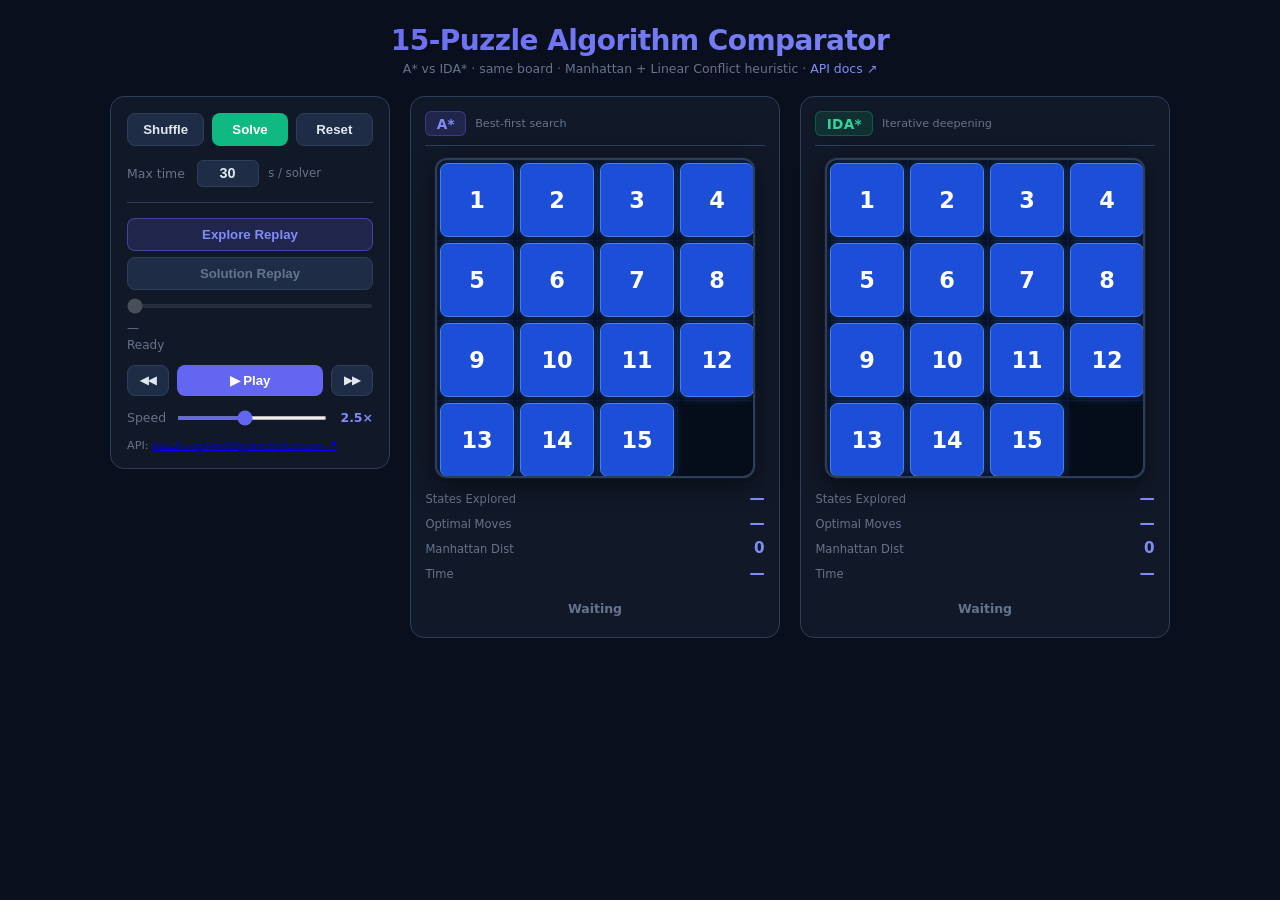
==== index.html @ d6448e6f "a11y: use label element for max-time input" ====
<!DOCTYPE html>
<html lang="en">
<head>
  <meta charset="UTF-8">
  <meta name="viewport" content="width=device-width, initial-scale=1.0">
  <title>15-Puzzle Algorithm Comparator</title>
  <link rel="stylesheet" href="style.css">
</head>
<body>
  <div class="app">

    <header>
      <h1>15-Puzzle Algorithm Comparator</h1>
      <p class="subtitle">
        A* vs IDA* &middot; same board &middot; Manhattan + Linear Conflict heuristic
        &middot; <a href="https://puzzle-api-m99y.onrender.com/docs" target="_blank" rel="noopener">API docs ↗</a>
      </p>
    </header>

    <div class="body-layout">

      <!-- ── Shared controls ──────────────────────────────────────────────── -->
      <aside class="controls" aria-label="コントロールパネル">

        <div class="btn-row action-row">
          <button id="btn-shuffle" class="btn secondary-btn">Shuffle</button>
          <button id="btn-solve"   class="btn accent-btn">Solve</button>
          <button id="btn-reset"   class="btn secondary-btn">Reset</button>
        </div>

        <div class="max-time-row">
          <label for="max-time-input" class="max-time-label">Max time</label>
          <input id="max-time-input" type="number" min="1" max="300" value="30" step="1">
          <span class="max-time-unit">s / solver</span>
        </div>

        <div class="controls-divider"></div>

        <!-- Replay mode toggle -->
        <div class="mode-row btn-row">
          <button id="btn-mode-explore"  class="btn mode-btn active-mode">Explore Replay</button>
          <button id="btn-mode-solution" class="btn mode-btn">Solution Replay</button>
        </div>

        <input id="seek-slider" type="range" min="0" max="0" value="0" disabled>

        <div class="step-row">
          <span id="step-counter">&#8212;</span>
          <span id="global-status" class="status">Ready</span>
        </div>

        <div class="btn-row playback-row">
          <button id="btn-prev"  class="btn icon-btn"    aria-label="1ステップ戻る">&#9664;&#9664;</button>
          <button id="btn-play"  class="btn primary-btn">&#9654; Play</button>
          <button id="btn-next"  class="btn icon-btn"    aria-label="1ステップ進む">&#9654;&#9654;</button>
        </div>

        <div class="speed-row">
          <span class="speed-label-text">Speed</span>
          <input id="speed-slider" type="range" min="1" max="10" value="5">
          <span id="speed-display" class="speed-val">2.5&times;</span>
        </div>

        <!-- Network / API error strip -->
        <div id="global-error" class="global-error hidden" role="alert">
          <span id="global-error-msg"></span>
          <button id="global-error-close" class="global-error-close" aria-label="Dismiss">&#215;</button>
        </div>

        <p class="api-note">
          API: <a href="https://puzzle-api-m99y.onrender.com/docs" target="_blank" rel="noopener">puzzle-api-m99y.onrender.com ↗</a>
        </p>

      </aside>

      <!-- ── Dual panels ──────────────────────────────────────────────────── -->
      <div class="panels">

        <!-- A* panel -->
        <section class="panel">
          <div class="panel-header">
            <span class="algo-badge astar-badge">A*</span>
            <span class="algo-desc">Best-first search</span>
          </div>
          <div class="grid" id="grid-astar">
            <div id="loading-astar" class="loading-overlay hidden" aria-live="polite">
              <div class="spinner" aria-hidden="true"></div>
              <span>Solving&hellip;</span>
            </div>
          </div>
          <div class="panel-stats">
            <div class="stat"><span class="stat-name">States Explored</span><span id="astar-explored"  class="stat-val">&#8212;</span></div>
            <div class="stat"><span class="stat-name">Optimal Moves</span>  <span id="astar-moves"     class="stat-val">&#8212;</span></div>
            <div class="stat"><span class="stat-name">Manhattan Dist</span> <span id="astar-h"         class="stat-val">0</span></div>
            <div class="stat"><span class="stat-name">Time</span>           <span id="astar-time"      class="stat-val">&#8212;</span></div>
          </div>
          <div id="astar-status" class="panel-status waiting">Waiting</div>
        </section>

        <!-- IDA* panel -->
        <section class="panel">
          <div class="panel-header">
            <span class="algo-badge idastar-badge">IDA*</span>
            <span class="algo-desc">Iterative deepening</span>
          </div>
          <div class="grid" id="grid-idastar">
            <div id="loading-idastar" class="loading-overlay hidden" aria-live="polite">
              <div class="spinner" aria-hidden="true"></div>
              <span>Solving&hellip;</span>
            </div>
          </div>
          <div class="panel-stats">
            <div class="stat"><span class="stat-name">States Explored</span><span id="idastar-explored" class="stat-val">&#8212;</span></div>
            <div class="stat"><span class="stat-name">Optimal Moves</span>  <span id="idastar-moves"    class="stat-val">&#8212;</span></div>
            <div class="stat"><span class="stat-name">Manhattan Dist</span> <span id="idastar-h"        class="stat-val">0</span></div>
            <div class="stat"><span class="stat-name">Time</span>           <span id="idastar-time"     class="stat-val">&#8212;</span></div>
          </div>
          <div id="idastar-status" class="panel-status waiting">Waiting</div>
        </section>

      </div><!-- /.panels -->

    </div><!-- /.body-layout -->

  </div>
  <script src="main.js"></script>
</body>
</html>
---- style.css ----
/* ── Design tokens ────────────────────────────────────────────────────────────
   Based on puzzle-visualizer-02's Dark Glass palette.
   Grid shrunk to 320 px (CELL 80 px) so two panels fit side-by-side at ≤780 px.
   Added per-algorithm badge colours: indigo for A*, emerald for IDA*.
   ──────────────────────────────────────────────────────────────────────────── */
:root {
  --bg:             #0a0f1e;
  --surface:        #111827;
  --surface2:       #1e2d45;
  --border:         #2d3f58;
  --accent:         #6366f1;
  --accent-hi:      #818cf8;
  --astar-color:    #818cf8;   /* indigo  — A*   */
  --idastar-color:  #34d399;   /* emerald — IDA* */
  --correct:        #1d4ed8;
  --correct-hi:     #3b82f6;
  --success:        #10b981;
  --danger:         rgba(239, 68, 68, 0.55);
  --danger-bg:      rgba(127, 29, 29, 0.38);
  --danger-text:    #fca5a5;
  --text:           #e2e8f0;
  --text-muted:     #64748b;
  --tile-bg:        #1e3a5f;
  --tile-border:    #2d5280;
  --cell:           80px;      /* 4 × 80 = 320 px */
  --tile:           74px;
  --grid-size:      320px;
}

.hidden { display: none !important; }
*, *::before, *::after { box-sizing: border-box; margin: 0; padding: 0; }

body {
  background: var(--bg);
  color: var(--text);
  font-family: 'Segoe UI', system-ui, -apple-system, sans-serif;
  min-height: 100vh;
  display: flex;
  align-items: flex-start;
  justify-content: center;
  padding: 1.5rem 1rem;
}

/* ── App shell ────────────────────────────────────────────────────────────── */
.app {
  width: 100%;
  max-width: 1060px;
  display: flex;
  flex-direction: column;
  gap: 1.25rem;
}

/* ── Body layout (controls left, panels right) ────────────────────────────── */
.body-layout {
  display: flex;
  gap: 1.25rem;
  align-items: flex-start;
}

header { text-align: center; }

h1 {
  font-size: 1.75rem;
  font-weight: 800;
  letter-spacing: -0.02em;
  background: linear-gradient(135deg, var(--accent), var(--accent-hi));
  -webkit-background-clip: text;
  -webkit-text-fill-color: transparent;
  background-clip: text;
}

.subtitle { color: var(--text-muted); font-size: 0.78rem; margin-top: 0.25rem; }
.subtitle a { color: var(--accent-hi); text-decoration: none; }
.subtitle a:hover { text-decoration: underline; }

/* ── Dual-panel layout ────────────────────────────────────────────────────── */
.panels {
  display: grid;
  grid-template-columns: 1fr 1fr;
  gap: 1.25rem;
  flex: 1;
  min-width: 0;
}

.panel {
  background: var(--surface);
  border: 1px solid var(--border);
  border-radius: 14px;
  padding: 0.9rem 0.9rem 0.8rem;
  display: flex;
  flex-direction: column;
  align-items: center;
  gap: 0.7rem;
}

/* ── Panel header ─────────────────────────────────────────────────────────── */
.panel-header {
  display: flex;
  align-items: center;
  gap: 0.55rem;
  width: 100%;
  padding-bottom: 0.6rem;
  border-bottom: 1px solid var(--border);
}

.algo-badge {
  font-weight: 800;
  font-size: 0.85rem;
  letter-spacing: 0.02em;
  padding: 0.2rem 0.65rem;
  border-radius: 6px;
}

.astar-badge {
  background: rgba(99, 102, 241, 0.18);
  color: var(--astar-color);
  border: 1px solid rgba(99, 102, 241, 0.35);
}

.idastar-badge {
  background: rgba(16, 185, 129, 0.15);
  color: var(--idastar-color);
  border: 1px solid rgba(16, 185, 129, 0.3);
}

.algo-desc { font-size: 0.7rem; color: var(--text-muted); }

/* ── Grid ────────────────────────────────────────────────────────────────── */
.grid {
  position: relative;
  width: var(--grid-size);
  height: var(--grid-size);
  flex-shrink: 0;
  border-radius: 12px;
  border: 2px solid var(--border);
  background-color: #060d1a;
  background-image:
    linear-gradient(rgba(99, 102, 241, 0.07) 1px, transparent 1px),
    linear-gradient(90deg, rgba(99, 102, 241, 0.07) 1px, transparent 1px);
  background-size: var(--cell) var(--cell);
  box-shadow:
    0 0 0 1px rgba(99, 102, 241, 0.08),
    0 8px 24px rgba(0, 0, 0, 0.45);
  overflow: hidden;
}

/* ── Tiles ────────────────────────────────────────────────────────────────── */
.tile {
  position: absolute;
  width: var(--tile);
  height: var(--tile);
  background: var(--tile-bg);
  border: 1.5px solid var(--tile-border);
  border-radius: 8px;
  display: flex;
  align-items: center;
  justify-content: center;
  font-size: 1.4rem;
  font-weight: 800;
  color: #93c5fd;
  user-select: none;
  transition:
    left 0.22s cubic-bezier(0.4, 0, 0.2, 1),
    top  0.22s cubic-bezier(0.4, 0, 0.2, 1),
    background-color 0.25s,
    border-color     0.25s,
    color            0.25s,
    box-shadow       0.25s;
  z-index: 1;
}

.tile.correct {
  background: var(--correct);
  border-color: var(--correct-hi);
  color: #fff;
  box-shadow: 0 0 12px rgba(59, 130, 246, 0.3);
}

@keyframes tile-moved {
  0%   { box-shadow: 0 0 0 0    rgba(99, 102, 241, 0); }
  30%  { box-shadow: 0 0 20px 4px rgba(99, 102, 241, 0.65); }
  100% { box-shadow: 0 0 0 0    rgba(99, 102, 241, 0); }
}
.tile.moved { animation: tile-moved 0.4s ease forwards; }

/* ── Loading overlay ─────────────────────────────────────────────────────── */
.loading-overlay {
  position: absolute;
  inset: 0;
  z-index: 20;
  background: rgba(6, 13, 26, 0.9);
  backdrop-filter: blur(5px);
  -webkit-backdrop-filter: blur(5px);
  border-radius: 10px;
  display: flex;
  flex-direction: column;
  align-items: center;
  justify-content: center;
  gap: 0.9rem;
  color: var(--text-muted);
  font-size: 0.8rem;
}

@keyframes spin { to { transform: rotate(360deg); } }
.spinner {
  width: 40px;
  height: 40px;
  border: 3px solid rgba(99, 102, 241, 0.18);
  border-top-color: var(--accent);
  border-radius: 50%;
  animation: spin 0.75s linear infinite;
}

/* ── Panel stats ─────────────────────────────────────────────────────────── */
.panel-stats {
  width: 100%;
  display: flex;
  flex-direction: column;
  gap: 0.45rem;
}

.stat { display: flex; justify-content: space-between; align-items: baseline; gap: 0.5rem; }
.stat-name { font-size: 0.72rem; color: var(--text-muted); }
.stat-val  { font-size: 0.95rem; font-weight: 700; color: var(--accent-hi); font-variant-numeric: tabular-nums; }

/* ── Panel status ────────────────────────────────────────────────────────── */
.panel-status {
  width: 100%;
  text-align: center;
  padding: 0.35rem 0.5rem;
  border-radius: 7px;
  font-size: 0.78rem;
  font-weight: 600;
  min-height: 1.9rem;
  display: flex;
  align-items: center;
  justify-content: center;
  word-break: break-word;
}

.panel-status.waiting { color: var(--text-muted); }
.panel-status.solved  { color: #34d399; background: rgba(16, 185, 129, 0.1); border: 1px solid rgba(16, 185, 129, 0.25); }
.panel-status.error         { color: var(--danger-text); background: var(--danger-bg);       border: 1px solid var(--danger);                font-size: 0.7rem; }
.panel-status.error-limit   { color: var(--danger-text); background: var(--danger-bg);       border: 1px solid var(--danger);                font-size: 0.7rem; }
.panel-status.error-timeout { color: #fb923c;             background: rgba(251,146,60,0.12); border: 1px solid rgba(251,146,60,0.45); font-size: 0.7rem; }

/* ── Controls sidebar ────────────────────────────────────────────────────── */
.controls {
  width: 280px;
  flex-shrink: 0;
  position: sticky;
  top: 1.5rem;
  background: var(--surface);
  border: 1px solid var(--border);
  border-radius: 14px;
  padding: 1rem;
  display: flex;
  flex-direction: column;
  gap: 0.85rem;
}

/* mode buttons stack vertically in the narrow sidebar */
.controls .mode-row {
  flex-direction: column;
  gap: 0.4rem;
}

.controls-divider {
  border-top: 1px solid var(--border);
  margin: 0.1rem 0;
}

/* Global error strip (connectivity failures) */
.global-error {
  display: flex;
  align-items: flex-start;
  gap: 0.5rem;
  background: var(--danger-bg);
  border: 1px solid var(--danger);
  border-radius: 8px;
  padding: 0.6rem 0.8rem;
  font-size: 0.78rem;
  color: var(--danger-text);
  line-height: 1.55;
  animation: slideDown 0.2s ease;
}
@keyframes slideDown { from { opacity: 0; transform: translateY(-4px); } }

.global-error span { flex: 1; }
.global-error-close {
  flex-shrink: 0;
  background: none; border: none; color: var(--danger-text);
  font-size: 1.1rem; cursor: pointer; opacity: 0.65; line-height: 1; padding: 0;
}
.global-error-close:hover { opacity: 1; }

/* Seek slider */
#seek-slider {
  width: 100%;
  accent-color: var(--accent);
  cursor: pointer;
  height: 4px;
}
#seek-slider:disabled { opacity: 0.3; cursor: not-allowed; }

/* Step / status row */
.step-row {
  display: flex; justify-content: space-between;
  font-size: 0.75rem; color: var(--text-muted);
}
.status { text-align: right; max-width: 70%; overflow: hidden; text-overflow: ellipsis; white-space: nowrap; }

/* In the sidebar, stack step counter and status vertically to prevent layout shifts */
.controls .step-row {
  flex-direction: column;
  gap: 0.15rem;
}
.controls .status {
  text-align: left;
  max-width: 100%;
  white-space: pre-line;
  overflow: visible;
  text-overflow: clip;
}

/* Buttons */
.btn-row { display: flex; gap: 0.5rem; }

.btn {
  padding: 0.5rem 0.85rem; border: none; border-radius: 8px;
  font-size: 0.83rem; font-weight: 600; cursor: pointer;
  transition: opacity 0.15s, transform 0.1s, filter 0.15s; white-space: nowrap;
}
.btn:active              { transform: scale(0.95); filter: brightness(0.75); }
.btn:disabled            { opacity: 0.35; cursor: not-allowed; transform: none; filter: none; }

.primary-btn   { background: var(--accent);   color: #fff; flex: 1; }
.primary-btn:hover:not(:disabled)   { filter: brightness(1.15); }

.accent-btn    { background: var(--success);  color: #fff; flex: 1; }
.accent-btn:hover:not(:disabled)    { filter: brightness(1.15); }

.secondary-btn { background: var(--surface2); color: var(--text); flex: 1; border: 1px solid var(--border); }
.secondary-btn:hover:not(:disabled) { background: #263350; }

.icon-btn      { background: var(--surface2); color: var(--text); border: 1px solid var(--border); padding: 0.5rem 0.75rem; font-size: 0.68rem; }
.icon-btn:hover:not(:disabled)      { background: #263350; }

/* Speed control */
.speed-row { display: flex; align-items: center; gap: 0.6rem; font-size: 0.78rem; color: var(--text-muted); }
.speed-label-text { min-width: 40px; }
#speed-slider { flex: 1; accent-color: var(--accent); cursor: pointer; height: 4px; }
.speed-val { min-width: 36px; text-align: right; font-weight: 700; color: var(--accent-hi); font-variant-numeric: tabular-nums; }

/* Max time input */
.max-time-row {
  display: flex;
  align-items: center;
  gap: 0.6rem;
  font-size: 0.78rem;
  color: var(--text-muted);
}

.max-time-label { min-width: 60px; }

#max-time-input {
  width: 62px;
  background: var(--surface2);
  border: 1px solid var(--border);
  border-radius: 6px;
  color: var(--text);
  font-size: 0.9rem;
  font-weight: 700;
  text-align: center;
  padding: 0.28rem 0.4rem;
  font-variant-numeric: tabular-nums;
  -moz-appearance: textfield;
}
#max-time-input::-webkit-outer-spin-button,
#max-time-input::-webkit-inner-spin-button { -webkit-appearance: none; }
#max-time-input:focus { outline: none; border-color: var(--accent); box-shadow: 0 0 0 2px rgba(99,102,241,0.25); }

.max-time-unit { font-size: 0.73rem; }

/* Mode toggle */
.mode-btn {
  background: var(--surface2);
  color: var(--text-muted);
  border: 1px solid var(--border);
  flex: 1;
}
.mode-btn:hover:not(:disabled) { background: #263350; color: var(--text); }
.mode-btn.active-mode {
  background: rgba(99, 102, 241, 0.18);
  color: var(--accent-hi);
  border-color: rgba(99, 102, 241, 0.5);
}

/* API note */
.api-note { font-size: 0.7rem; color: var(--text-muted); }
.api-note code { font-family: 'Courier New', Consolas, monospace; font-size: 0.68rem; background: var(--surface2); color: var(--accent-hi); padding: 0.1em 0.35em; border-radius: 3px; }

/* ── Reduced motion ─────────────────────────────────────────────────────── */
@media (prefers-reduced-motion: reduce) {
  .tile {
    transition: none;
  }
  .tile.moved {
    animation: none;
  }
  .spinner {
    animation: none;
    border-top-color: var(--accent);
  }
  .global-error {
    animation: none;
  }
}

/* ── Responsive ──────────────────────────────────────────────────────────── */
@media (max-width: 860px) {
  .body-layout          { flex-direction: column; }
  .controls             { width: 100%; position: static; }
  .controls .mode-row   { flex-direction: row; gap: 0.5rem; }
  .panels               { grid-template-columns: 1fr; }
  h1                    { font-size: 1.4rem; }
}
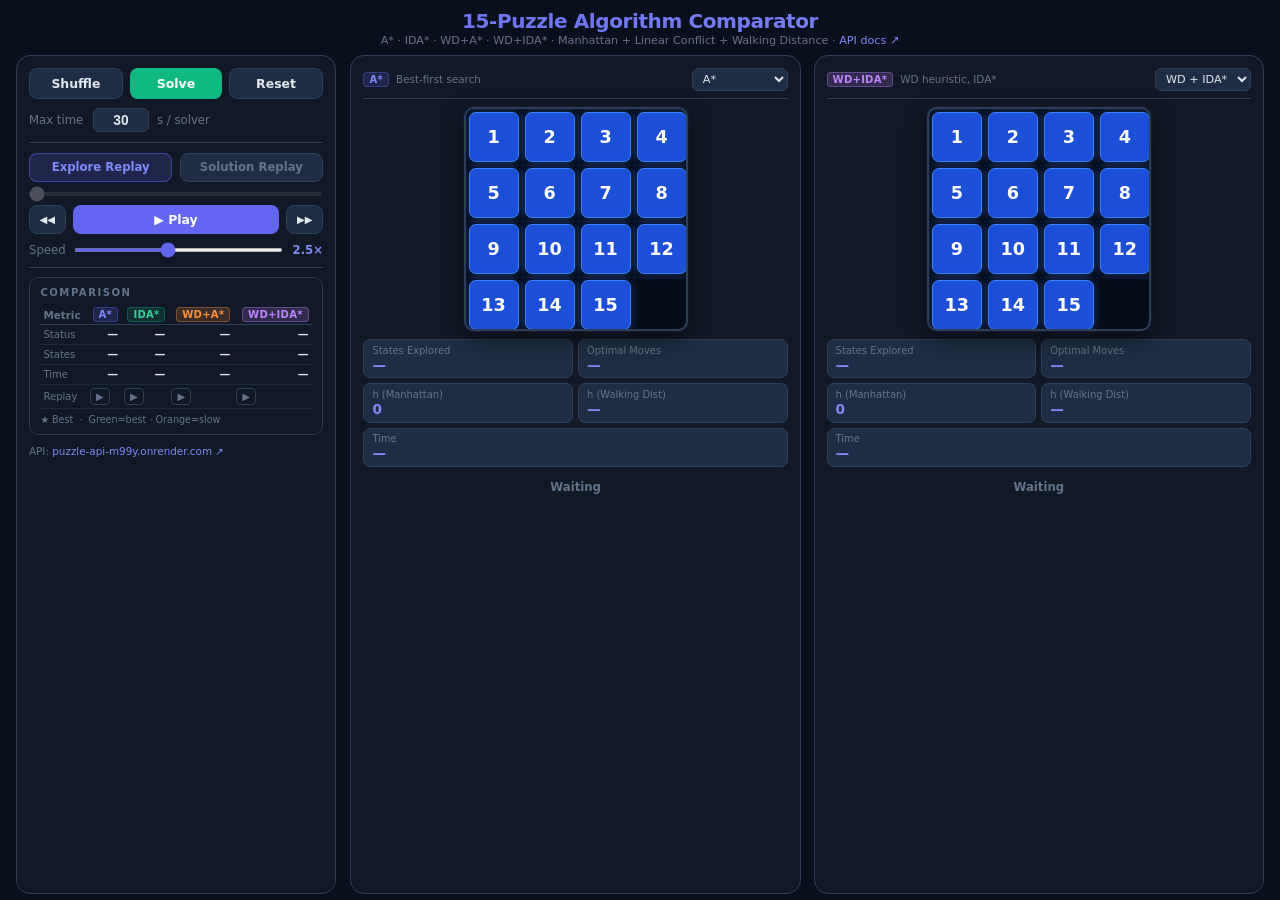
==== commit a8b8a936: "feat: 4-algorithm comparator with WD heuristic support - Add WD+A* and WD+IDA* panels with algorithm" ====
--- a/index.html
+++ b/index.html
@@ -7,122 +7,204 @@
   <link rel="stylesheet" href="style.css">
 </head>
 <body>
-  <div class="app">
-
-    <header>
-      <h1>15-Puzzle Algorithm Comparator</h1>
-      <p class="subtitle">
-        A* vs IDA* &middot; same board &middot; Manhattan + Linear Conflict heuristic
-        &middot; <a href="https://puzzle-api-m99y.onrender.com/docs" target="_blank" rel="noopener">API docs ↗</a>
-      </p>
-    </header>
-
-    <div class="body-layout">
-
-      <!-- ── Shared controls ──────────────────────────────────────────────── -->
-      <aside class="controls" aria-label="コントロールパネル">
-
-        <div class="btn-row action-row">
-          <button id="btn-shuffle" class="btn secondary-btn">Shuffle</button>
-          <button id="btn-solve"   class="btn accent-btn">Solve</button>
-          <button id="btn-reset"   class="btn secondary-btn">Reset</button>
-        </div>
-
-        <div class="max-time-row">
-          <label for="max-time-input" class="max-time-label">Max time</label>
-          <input id="max-time-input" type="number" min="1" max="300" value="30" step="1">
-          <span class="max-time-unit">s / solver</span>
-        </div>
-
-        <div class="controls-divider"></div>
-
-        <!-- Replay mode toggle -->
-        <div class="mode-row btn-row">
-          <button id="btn-mode-explore"  class="btn mode-btn active-mode">Explore Replay</button>
-          <button id="btn-mode-solution" class="btn mode-btn">Solution Replay</button>
-        </div>
-
-        <input id="seek-slider" type="range" min="0" max="0" value="0" disabled>
-
-        <div class="step-row">
-          <span id="step-counter">&#8212;</span>
-          <span id="global-status" class="status">Ready</span>
-        </div>
-
-        <div class="btn-row playback-row">
-          <button id="btn-prev"  class="btn icon-btn"    aria-label="1ステップ戻る">&#9664;&#9664;</button>
-          <button id="btn-play"  class="btn primary-btn">&#9654; Play</button>
-          <button id="btn-next"  class="btn icon-btn"    aria-label="1ステップ進む">&#9654;&#9654;</button>
-        </div>
-
-        <div class="speed-row">
-          <span class="speed-label-text">Speed</span>
-          <input id="speed-slider" type="range" min="1" max="10" value="5">
-          <span id="speed-display" class="speed-val">2.5&times;</span>
-        </div>
-
-        <!-- Network / API error strip -->
-        <div id="global-error" class="global-error hidden" role="alert">
-          <span id="global-error-msg"></span>
-          <button id="global-error-close" class="global-error-close" aria-label="Dismiss">&#215;</button>
-        </div>
-
-        <p class="api-note">
-          API: <a href="https://puzzle-api-m99y.onrender.com/docs" target="_blank" rel="noopener">puzzle-api-m99y.onrender.com ↗</a>
-        </p>
-
-      </aside>
-
-      <!-- ── Dual panels ──────────────────────────────────────────────────── -->
-      <div class="panels">
-
-        <!-- A* panel -->
-        <section class="panel">
-          <div class="panel-header">
-            <span class="algo-badge astar-badge">A*</span>
-            <span class="algo-desc">Best-first search</span>
-          </div>
-          <div class="grid" id="grid-astar">
-            <div id="loading-astar" class="loading-overlay hidden" aria-live="polite">
-              <div class="spinner" aria-hidden="true"></div>
-              <span>Solving&hellip;</span>
-            </div>
-          </div>
-          <div class="panel-stats">
-            <div class="stat"><span class="stat-name">States Explored</span><span id="astar-explored"  class="stat-val">&#8212;</span></div>
-            <div class="stat"><span class="stat-name">Optimal Moves</span>  <span id="astar-moves"     class="stat-val">&#8212;</span></div>
-            <div class="stat"><span class="stat-name">Manhattan Dist</span> <span id="astar-h"         class="stat-val">0</span></div>
-            <div class="stat"><span class="stat-name">Time</span>           <span id="astar-time"      class="stat-val">&#8212;</span></div>
-          </div>
-          <div id="astar-status" class="panel-status waiting">Waiting</div>
-        </section>
-
-        <!-- IDA* panel -->
-        <section class="panel">
-          <div class="panel-header">
-            <span class="algo-badge idastar-badge">IDA*</span>
-            <span class="algo-desc">Iterative deepening</span>
-          </div>
-          <div class="grid" id="grid-idastar">
-            <div id="loading-idastar" class="loading-overlay hidden" aria-live="polite">
-              <div class="spinner" aria-hidden="true"></div>
-              <span>Solving&hellip;</span>
-            </div>
-          </div>
-          <div class="panel-stats">
-            <div class="stat"><span class="stat-name">States Explored</span><span id="idastar-explored" class="stat-val">&#8212;</span></div>
-            <div class="stat"><span class="stat-name">Optimal Moves</span>  <span id="idastar-moves"    class="stat-val">&#8212;</span></div>
-            <div class="stat"><span class="stat-name">Manhattan Dist</span> <span id="idastar-h"        class="stat-val">0</span></div>
-            <div class="stat"><span class="stat-name">Time</span>           <span id="idastar-time"     class="stat-val">&#8212;</span></div>
-          </div>
-          <div id="idastar-status" class="panel-status waiting">Waiting</div>
-        </section>
-
-      </div><!-- /.panels -->
-
-    </div><!-- /.body-layout -->
-
+
+<header>
+  <h1>15-Puzzle Algorithm Comparator</h1>
+  <p class="subtitle">
+    A* · IDA* · WD+A* · WD+IDA* &middot; Manhattan + Linear Conflict + Walking Distance
+    &middot; <a href="https://puzzle-api-m99y.onrender.com/docs" target="_blank" rel="noopener">API docs ↗</a>
+  </p>
+</header>
+
+<div class="body-layout">
+
+  <!-- ── Controls sidebar ──────────────────────────────────────────────────── -->
+  <aside class="controls" aria-label="Control panel">
+
+    <div class="btn-row">
+      <button id="btn-shuffle" class="btn secondary-btn">Shuffle</button>
+      <button id="btn-solve"   class="btn accent-btn">Solve</button>
+      <button id="btn-reset"   class="btn secondary-btn">Reset</button>
+    </div>
+
+    <div class="max-time-row">
+      <label for="max-time-input" class="max-time-label">Max time</label>
+      <input id="max-time-input" type="number" min="1" max="300" value="30" step="1">
+      <span>s / solver</span>
+    </div>
+
+    <div class="controls-divider"></div>
+
+    <div class="btn-row">
+      <button id="btn-mode-explore"  class="btn mode-btn active-mode">Explore Replay</button>
+      <button id="btn-mode-solution" class="btn mode-btn">Solution Replay</button>
+    </div>
+
+    <input id="seek-slider" type="range" min="0" max="0" value="0" disabled>
+
+    <div class="btn-row">
+      <button id="btn-prev"  class="btn icon-btn" aria-label="Step back">&#9664;&#9664;</button>
+      <button id="btn-play"  class="btn primary-btn">&#9654; Play</button>
+      <button id="btn-next"  class="btn icon-btn" aria-label="Step forward">&#9654;&#9654;</button>
+    </div>
+
+    <div class="speed-row">
+      <span class="speed-label-text">Speed</span>
+      <input id="speed-slider" type="range" min="1" max="10" value="5">
+      <span id="speed-display" class="speed-val">2.5&times;</span>
+    </div>
+
+    <div id="global-error" class="global-error hidden" role="alert">
+      <span id="global-error-msg"></span>
+      <button id="global-error-close" class="global-error-close" aria-label="Dismiss">&#215;</button>
+    </div>
+
+    <div class="controls-divider"></div>
+
+    <!-- Comparison table -->
+    <div class="comparison-card">
+      <div class="comparison-title">Comparison</div>
+      <table>
+        <thead>
+          <tr>
+            <th>Metric</th>
+            <th><span class="algo-badge b-a">A*</span></th>
+            <th><span class="algo-badge b-ida">IDA*</span></th>
+            <th><span class="algo-badge b-wda">WD+A*</span></th>
+            <th><span class="algo-badge b-wida">WD+IDA*</span></th>
+          </tr>
+        </thead>
+        <tbody>
+          <tr>
+            <td class="metric">Status</td>
+            <td id="tbl-astar-status"     class="tbl-val">—</td>
+            <td id="tbl-idastar-status"   class="tbl-val">—</td>
+            <td id="tbl-wdastar-status"   class="tbl-val">—</td>
+            <td id="tbl-wdidastar-status" class="tbl-val">—</td>
+          </tr>
+          <tr>
+            <td class="metric">States</td>
+            <td id="tbl-astar-states"     class="tbl-val">—</td>
+            <td id="tbl-idastar-states"   class="tbl-val">—</td>
+            <td id="tbl-wdastar-states"   class="tbl-val">—</td>
+            <td id="tbl-wdidastar-states" class="tbl-val">—</td>
+          </tr>
+          <tr>
+            <td class="metric">Time</td>
+            <td id="tbl-astar-time"     class="tbl-val">—</td>
+            <td id="tbl-idastar-time"   class="tbl-val">—</td>
+            <td id="tbl-wdastar-time"   class="tbl-val">—</td>
+            <td id="tbl-wdidastar-time" class="tbl-val">—</td>
+          </tr>
+          <tr>
+            <td class="metric">Replay</td>
+            <td><button class="replay-btn" data-algo="astar">&#9654;</button></td>
+            <td><button class="replay-btn" data-algo="idastar">&#9654;</button></td>
+            <td><button class="replay-btn" data-algo="wdastar">&#9654;</button></td>
+            <td><button class="replay-btn" data-algo="wdidastar">&#9654;</button></td>
+          </tr>
+        </tbody>
+      </table>
+      <div class="tbl-note" id="tbl-note">★ Best &nbsp;·&nbsp; Green=best · Orange=slow</div>
+    </div>
+
+    <p class="api-note">
+      API: <a href="https://puzzle-api-m99y.onrender.com/docs" target="_blank" rel="noopener">puzzle-api-m99y.onrender.com ↗</a>
+    </p>
+
+  </aside>
+
+  <!-- ── Right: dual panels ─────────────────────────────────────────────────── -->
+  <div class="right-col">
+    <div class="panels-wrap">
+
+      <!-- Panel 0 -->
+      <section class="panel" id="panel-0">
+        <div class="panel-header">
+          <div class="panel-header-left">
+            <span class="algo-badge b-a" id="p0-badge">A*</span>
+            <span class="algo-desc" id="p0-desc">Best-first search</span>
+          </div>
+          <select id="p0-select">
+            <option value="astar"     selected>A*</option>
+            <option value="idastar"          >IDA*</option>
+            <option value="wdastar"          >WD + A*</option>
+            <option value="wdidastar"        >WD + IDA*</option>
+          </select>
+        </div>
+
+        <div class="grid" id="grid-0">
+          <div id="loading-0" class="loading-overlay hidden" aria-live="polite">
+            <div class="spinner" aria-hidden="true"></div>
+            <span>Solving&hellip;</span>
+          </div>
+        </div>
+
+        <div class="panel-stats">
+          <div class="stat"><div class="stat-name">States Explored</div><div class="stat-val" id="p0-explored">—</div></div>
+          <div class="stat"><div class="stat-name">Optimal Moves</div><div class="stat-val" id="p0-moves">—</div></div>
+          <div class="stat"><div class="stat-name">h (Manhattan)</div><div class="stat-val" id="p0-hmh">0</div></div>
+          <div class="stat"><div class="stat-name">h (Walking Dist)</div><div class="stat-val" id="p0-hwd">0</div></div>
+          <div class="stat stat-wide"><div class="stat-name">Time</div><div class="stat-val" id="p0-time">—</div></div>
+        </div>
+
+        <div class="h-compare" id="p0-hcompare">
+          <span class="h-label mh-label" id="p0-mhlabel">MH:0</span>
+          <div class="h-bar-wrap"><div class="h-bar h-bar-mh" id="p0-mhbar" style="width:50%"></div></div>
+          <span class="h-label wd-label" id="p0-wdlabel">WD:0</span>
+          <div class="h-bar-wrap"><div class="h-bar h-bar-wd" id="p0-wdbar" style="width:50%"></div></div>
+          <span class="h-note" id="p0-hnote"></span>
+        </div>
+
+        <div class="panel-status waiting" id="p0-status">Waiting</div>
+      </section>
+
+      <!-- Panel 1 -->
+      <section class="panel" id="panel-1">
+        <div class="panel-header">
+          <div class="panel-header-left">
+            <span class="algo-badge b-wida" id="p1-badge">WD+IDA*</span>
+            <span class="algo-desc" id="p1-desc">WD heuristic, IDA*</span>
+          </div>
+          <select id="p1-select">
+            <option value="astar"          >A*</option>
+            <option value="idastar"        >IDA*</option>
+            <option value="wdastar"        >WD + A*</option>
+            <option value="wdidastar" selected>WD + IDA*</option>
+          </select>
+        </div>
+
+        <div class="grid" id="grid-1">
+          <div id="loading-1" class="loading-overlay hidden" aria-live="polite">
+            <div class="spinner" aria-hidden="true"></div>
+            <span>Solving&hellip;</span>
+          </div>
+        </div>
+
+        <div class="panel-stats">
+          <div class="stat"><div class="stat-name">States Explored</div><div class="stat-val" id="p1-explored">—</div></div>
+          <div class="stat"><div class="stat-name">Optimal Moves</div><div class="stat-val" id="p1-moves">—</div></div>
+          <div class="stat"><div class="stat-name">h (Manhattan)</div><div class="stat-val" id="p1-hmh">0</div></div>
+          <div class="stat"><div class="stat-name">h (Walking Dist)</div><div class="stat-val" id="p1-hwd">0</div></div>
+          <div class="stat stat-wide"><div class="stat-name">Time</div><div class="stat-val" id="p1-time">—</div></div>
+        </div>
+
+        <div class="h-compare" id="p1-hcompare">
+          <span class="h-label mh-label" id="p1-mhlabel">MH:0</span>
+          <div class="h-bar-wrap"><div class="h-bar h-bar-mh" id="p1-mhbar" style="width:50%"></div></div>
+          <span class="h-label wd-label" id="p1-wdlabel">WD:0</span>
+          <div class="h-bar-wrap"><div class="h-bar h-bar-wd" id="p1-wdbar" style="width:50%"></div></div>
+          <span class="h-note" id="p1-hnote"></span>
+        </div>
+
+        <div class="panel-status waiting" id="p1-status">Waiting</div>
+      </section>
+
+    </div>
   </div>
-  <script src="main.js"></script>
+
+</div>
+
+<script src="main.js"></script>
 </body>
 </html>
--- a/style.css
+++ b/style.css
@@ -1,66 +1,49 @@
-/* ── Design tokens ────────────────────────────────────────────────────────────
-   Based on puzzle-visualizer-02's Dark Glass palette.
-   Grid shrunk to 320 px (CELL 80 px) so two panels fit side-by-side at ≤780 px.
-   Added per-algorithm badge colours: indigo for A*, emerald for IDA*.
-   ──────────────────────────────────────────────────────────────────────────── */
 :root {
-  --bg:             #0a0f1e;
-  --surface:        #111827;
-  --surface2:       #1e2d45;
-  --border:         #2d3f58;
-  --accent:         #6366f1;
-  --accent-hi:      #818cf8;
-  --astar-color:    #818cf8;   /* indigo  — A*   */
-  --idastar-color:  #34d399;   /* emerald — IDA* */
-  --correct:        #1d4ed8;
-  --correct-hi:     #3b82f6;
-  --success:        #10b981;
-  --danger:         rgba(239, 68, 68, 0.55);
-  --danger-bg:      rgba(127, 29, 29, 0.38);
-  --danger-text:    #fca5a5;
-  --text:           #e2e8f0;
-  --text-muted:     #64748b;
-  --tile-bg:        #1e3a5f;
-  --tile-border:    #2d5280;
-  --cell:           80px;      /* 4 × 80 = 320 px */
-  --tile:           74px;
-  --grid-size:      320px;
+  --bg:            #0a0f1e;
+  --surface:       #111827;
+  --surface2:      #1e2d45;
+  --border:        #2d3f58;
+  --accent:        #6366f1;
+  --accent-hi:     #818cf8;
+  --astar-color:   #818cf8;
+  --idastar-color: #34d399;
+  --wda-color:     #fb923c;
+  --wida-color:    #c084fc;
+  --correct:       #1d4ed8;
+  --correct-hi:    #3b82f6;
+  --success:       #10b981;
+  --danger:        rgba(239,68,68,0.55);
+  --danger-bg:     rgba(127,29,29,0.38);
+  --danger-text:   #fca5a5;
+  --text:          #e2e8f0;
+  --text-muted:    #64748b;
+  --tile-bg:       #1e3a5f;
+  --tile-border:   #2d5280;
+  --cell:          56px;
+  --tile:          50px;
+  --grid-size:     224px;
 }
 
 .hidden { display: none !important; }
 *, *::before, *::after { box-sizing: border-box; margin: 0; padding: 0; }
+
+html, body { height: 100%; overflow: hidden; }
 
 body {
   background: var(--bg);
   color: var(--text);
-  font-family: 'Segoe UI', system-ui, -apple-system, sans-serif;
-  min-height: 100vh;
-  display: flex;
-  align-items: flex-start;
-  justify-content: center;
-  padding: 1.5rem 1rem;
-}
-
-/* ── App shell ────────────────────────────────────────────────────────────── */
-.app {
-  width: 100%;
-  max-width: 1060px;
+  font-family: 'Segoe UI', system-ui, sans-serif;
+  height: 100vh;
   display: flex;
   flex-direction: column;
-  gap: 1.25rem;
-}
-
-/* ── Body layout (controls left, panels right) ────────────────────────────── */
-.body-layout {
-  display: flex;
-  gap: 1.25rem;
-  align-items: flex-start;
-}
-
-header { text-align: center; }
-
+  padding: 0.55rem 1rem 0.4rem;
+  gap: 0.5rem;
+}
+
+/* ── Header ─────────────────────────────────────────────────────────────── */
+header { text-align: center; flex-shrink: 0; }
 h1 {
-  font-size: 1.75rem;
+  font-size: 1.25rem;
   font-weight: 800;
   letter-spacing: -0.02em;
   background: linear-gradient(135deg, var(--accent), var(--accent-hi));
@@ -68,62 +51,191 @@
   -webkit-text-fill-color: transparent;
   background-clip: text;
 }
-
-.subtitle { color: var(--text-muted); font-size: 0.78rem; margin-top: 0.25rem; }
+.subtitle { color: var(--text-muted); font-size: 0.7rem; margin-top: 0.1rem; }
 .subtitle a { color: var(--accent-hi); text-decoration: none; }
-.subtitle a:hover { text-decoration: underline; }
-
-/* ── Dual-panel layout ────────────────────────────────────────────────────── */
-.panels {
+
+/* ── Body layout ─────────────────────────────────────────────────────────── */
+.body-layout {
+  display: flex;
+  gap: 0.9rem;
+  flex: 1;
+  min-height: 0;
+}
+
+/* ── Controls sidebar ────────────────────────────────────────────────────── */
+.controls {
+  width: 320px;
+  flex-shrink: 0;
+  background: var(--surface);
+  border: 1px solid var(--border);
+  border-radius: 14px;
+  padding: 0.75rem;
+  display: flex;
+  flex-direction: column;
+  gap: 0.6rem;
+  overflow-y: auto;
+}
+
+.controls-divider { border-top: 1px solid var(--border); }
+
+/* ── Buttons ─────────────────────────────────────────────────────────────── */
+.btn-row { display: flex; gap: 0.45rem; }
+.btn {
+  padding: 0.42rem 0.7rem;
+  border: none; border-radius: 8px;
+  font-size: 0.78rem; font-weight: 600; cursor: pointer;
+  transition: opacity .15s, filter .15s; white-space: nowrap;
+  font-family: inherit;
+}
+.btn:disabled { opacity: 0.35; cursor: not-allowed; }
+.btn:active:not(:disabled) { filter: brightness(0.78); }
+.primary-btn   { background: var(--accent);   color: #fff; flex: 1; }
+.accent-btn    { background: var(--success);  color: #fff; flex: 1; }
+.secondary-btn { background: var(--surface2); color: var(--text); flex: 1; border: 1px solid var(--border); }
+.icon-btn      { background: var(--surface2); color: var(--text); border: 1px solid var(--border); padding: 0.42rem 0.6rem; font-size: 0.63rem; }
+.mode-btn      { background: var(--surface2); color: var(--text-muted); border: 1px solid var(--border); flex: 1; font-size: 0.73rem; }
+.mode-btn.active-mode { background: rgba(99,102,241,0.18); color: var(--accent-hi); border-color: rgba(99,102,241,0.5); }
+
+/* ── Max time ────────────────────────────────────────────────────────────── */
+.max-time-row {
+  display: flex; align-items: center; gap: 0.5rem;
+  font-size: 0.73rem; color: var(--text-muted);
+}
+.max-time-label { min-width: 56px; }
+#max-time-input {
+  width: 56px; background: var(--surface2); border: 1px solid var(--border);
+  border-radius: 6px; color: var(--text); font-size: 0.86rem; font-weight: 700;
+  text-align: center; padding: 0.22rem 0.3rem;
+  -moz-appearance: textfield;
+}
+#max-time-input::-webkit-outer-spin-button,
+#max-time-input::-webkit-inner-spin-button { -webkit-appearance: none; }
+#max-time-input:focus { outline: none; border-color: var(--accent); }
+
+/* ── Sliders ─────────────────────────────────────────────────────────────── */
+#seek-slider  { width: 100%; accent-color: var(--accent); height: 4px; cursor: pointer; }
+#speed-slider { flex: 1;     accent-color: var(--accent); height: 4px; cursor: pointer; }
+#seek-slider:disabled { opacity: 0.3; cursor: not-allowed; }
+
+.speed-row { display: flex; align-items: center; gap: 0.5rem; font-size: 0.73rem; color: var(--text-muted); }
+.speed-label-text { min-width: 36px; }
+.speed-val { min-width: 32px; text-align: right; font-weight: 700; color: var(--accent-hi); font-variant-numeric: tabular-nums; }
+
+/* ── Global error ────────────────────────────────────────────────────────── */
+.global-error {
+  display: flex; align-items: flex-start; gap: 0.5rem;
+  background: var(--danger-bg); border: 1px solid var(--danger);
+  border-radius: 8px; padding: 0.5rem 0.7rem;
+  font-size: 0.73rem; color: var(--danger-text); line-height: 1.5;
+}
+.global-error span { flex: 1; }
+.global-error-close {
+  flex-shrink: 0; background: none; border: none;
+  color: var(--danger-text); font-size: 1rem; cursor: pointer; opacity: 0.7; padding: 0;
+}
+
+/* ── Comparison table ────────────────────────────────────────────────────── */
+.comparison-card {
+  background: var(--surface);
+  border: 1px solid var(--border);
+  border-radius: 10px;
+  padding: 0.55rem 0.65rem;
+  flex-shrink: 0;
+}
+.comparison-title {
+  font-size: 0.63rem; font-weight: 700;
+  letter-spacing: 1.5px; text-transform: uppercase;
+  color: var(--text-muted); margin-bottom: 0.45rem;
+}
+table { width: 100%; border-collapse: collapse; }
+thead th {
+  padding: 2px 3px; font-size: 0.65rem; font-weight: 600;
+  color: var(--text-muted); border-bottom: 1px solid var(--border);
+  text-align: right;
+}
+thead th:first-child { text-align: left; }
+tbody tr:hover { background: rgba(99,102,241,0.04); }
+tbody td { padding: 3px 3px; font-size: 0.68rem; border-bottom: 1px solid rgba(45,63,88,0.5); }
+td.metric { color: var(--text-muted); font-size: 0.63rem; white-space: nowrap; }
+td.tbl-val { font-weight: 700; text-align: right; white-space: nowrap; font-variant-numeric: tabular-nums; }
+td.tbl-val.val-best { color: #34d399; }
+td.tbl-val.val-mid  { color: var(--accent-hi); }
+td.tbl-val.val-slow { color: #fb923c; }
+td.tbl-val.val-fail { color: #f87171; }
+
+.algo-badge {
+  display: inline-block; padding: 1px 5px; border-radius: 4px;
+  font-weight: 800; font-size: 0.63rem; letter-spacing: 0.02em;
+}
+.b-a    { background: rgba(99,102,241,0.18);  color: var(--astar-color);   border: 1px solid rgba(99,102,241,0.35); }
+.b-ida  { background: rgba(16,185,129,0.15);  color: var(--idastar-color); border: 1px solid rgba(16,185,129,0.3); }
+.b-wda  { background: rgba(251,146,60,0.18);  color: var(--wda-color);     border: 1px solid rgba(251,146,60,0.35); }
+.b-wida { background: rgba(192,132,252,0.18); color: var(--wida-color);    border: 1px solid rgba(192,132,252,0.35); }
+
+.status-pill {
+  display: inline-flex; align-items: center;
+  font-size: 0.63rem; padding: 1px 5px; border-radius: 20px;
+}
+.sp-ok   { background: rgba(16,185,129,0.12); color: #34d399; }
+.sp-fail { background: rgba(239,68,68,0.12);  color: #f87171; }
+
+.replay-btn {
+  display: inline-flex; align-items: center; gap: 2px;
+  background: transparent; border: 1px solid var(--border);
+  color: var(--text-muted); font-size: 0.63rem;
+  padding: 2px 5px; border-radius: 4px; cursor: pointer;
+  font-family: inherit; transition: all .15s; white-space: nowrap;
+}
+.replay-btn:hover { border-color: var(--accent); color: var(--accent-hi); }
+
+.tbl-note { margin-top: 5px; font-size: 0.6rem; color: var(--text-muted); }
+
+/* ── API note ────────────────────────────────────────────────────────────── */
+.api-note { font-size: 0.65rem; color: var(--text-muted); }
+.api-note a { color: var(--accent-hi); text-decoration: none; }
+
+/* ── Right column ────────────────────────────────────────────────────────── */
+.right-col {
+  display: flex;
+  flex-direction: column;
+  flex: 1;
+  min-height: 0;
+}
+
+.panels-wrap {
   display: grid;
   grid-template-columns: 1fr 1fr;
-  gap: 1.25rem;
+  gap: 0.8rem;
   flex: 1;
-  min-width: 0;
-}
-
+  min-height: 0;
+}
+
+/* ── Panel ───────────────────────────────────────────────────────────────── */
 .panel {
   background: var(--surface);
   border: 1px solid var(--border);
   border-radius: 14px;
-  padding: 0.9rem 0.9rem 0.8rem;
+  padding: 0.7rem 0.75rem 0.65rem;
   display: flex;
   flex-direction: column;
-  align-items: center;
-  gap: 0.7rem;
-}
-
-/* ── Panel header ─────────────────────────────────────────────────────────── */
+  gap: 0.5rem;
+  min-height: 0;
+}
+
 .panel-header {
-  display: flex;
-  align-items: center;
-  gap: 0.55rem;
-  width: 100%;
-  padding-bottom: 0.6rem;
-  border-bottom: 1px solid var(--border);
-}
-
-.algo-badge {
-  font-weight: 800;
-  font-size: 0.85rem;
-  letter-spacing: 0.02em;
-  padding: 0.2rem 0.65rem;
-  border-radius: 6px;
-}
-
-.astar-badge {
-  background: rgba(99, 102, 241, 0.18);
-  color: var(--astar-color);
-  border: 1px solid rgba(99, 102, 241, 0.35);
-}
-
-.idastar-badge {
-  background: rgba(16, 185, 129, 0.15);
-  color: var(--idastar-color);
-  border: 1px solid rgba(16, 185, 129, 0.3);
-}
-
-.algo-desc { font-size: 0.7rem; color: var(--text-muted); }
+  display: flex; align-items: center; justify-content: space-between;
+  padding-bottom: 0.45rem; border-bottom: 1px solid var(--border);
+  flex-shrink: 0;
+}
+.panel-header-left { display: flex; align-items: center; gap: 0.45rem; }
+.algo-desc { font-size: 0.65rem; color: var(--text-muted); }
+
+select {
+  background: var(--surface2); border: 1px solid var(--border);
+  color: var(--text); font-size: 0.7rem; padding: 3px 6px;
+  border-radius: 6px; cursor: pointer; outline: none; font-family: inherit;
+}
+select:focus { border-color: var(--accent); }
 
 /* ── Grid ────────────────────────────────────────────────────────────────── */
 .grid {
@@ -131,81 +243,59 @@
   width: var(--grid-size);
   height: var(--grid-size);
   flex-shrink: 0;
-  border-radius: 12px;
+  align-self: center;
+  border-radius: 10px;
   border: 2px solid var(--border);
   background-color: #060d1a;
   background-image:
-    linear-gradient(rgba(99, 102, 241, 0.07) 1px, transparent 1px),
-    linear-gradient(90deg, rgba(99, 102, 241, 0.07) 1px, transparent 1px);
+    linear-gradient(rgba(99,102,241,0.07) 1px, transparent 1px),
+    linear-gradient(90deg, rgba(99,102,241,0.07) 1px, transparent 1px);
   background-size: var(--cell) var(--cell);
-  box-shadow:
-    0 0 0 1px rgba(99, 102, 241, 0.08),
-    0 8px 24px rgba(0, 0, 0, 0.45);
+  box-shadow: 0 0 0 1px rgba(99,102,241,0.08), 0 8px 24px rgba(0,0,0,0.45);
   overflow: hidden;
 }
 
-/* ── Tiles ────────────────────────────────────────────────────────────────── */
+/* ── Tiles ───────────────────────────────────────────────────────────────── */
 .tile {
   position: absolute;
-  width: var(--tile);
-  height: var(--tile);
+  width: var(--tile); height: var(--tile);
   background: var(--tile-bg);
   border: 1.5px solid var(--tile-border);
-  border-radius: 8px;
-  display: flex;
-  align-items: center;
-  justify-content: center;
-  font-size: 1.4rem;
-  font-weight: 800;
-  color: #93c5fd;
+  border-radius: 7px;
+  display: flex; align-items: center; justify-content: center;
+  font-size: 1.1rem; font-weight: 800; color: #93c5fd;
   user-select: none;
   transition:
-    left 0.22s cubic-bezier(0.4, 0, 0.2, 1),
-    top  0.22s cubic-bezier(0.4, 0, 0.2, 1),
-    background-color 0.25s,
-    border-color     0.25s,
-    color            0.25s,
-    box-shadow       0.25s;
+    left 0.22s cubic-bezier(0.4,0,0.2,1),
+    top  0.22s cubic-bezier(0.4,0,0.2,1),
+    background-color 0.25s, border-color 0.25s, color 0.25s, box-shadow 0.25s;
   z-index: 1;
 }
-
 .tile.correct {
-  background: var(--correct);
-  border-color: var(--correct-hi);
-  color: #fff;
-  box-shadow: 0 0 12px rgba(59, 130, 246, 0.3);
-}
-
+  background: var(--correct); border-color: var(--correct-hi); color: #fff;
+  box-shadow: 0 0 10px rgba(59,130,246,0.3);
+}
 @keyframes tile-moved {
-  0%   { box-shadow: 0 0 0 0    rgba(99, 102, 241, 0); }
-  30%  { box-shadow: 0 0 20px 4px rgba(99, 102, 241, 0.65); }
-  100% { box-shadow: 0 0 0 0    rgba(99, 102, 241, 0); }
+  0%   { box-shadow: 0 0 0 0    rgba(99,102,241,0); }
+  30%  { box-shadow: 0 0 18px 4px rgba(99,102,241,0.6); }
+  100% { box-shadow: 0 0 0 0    rgba(99,102,241,0); }
 }
 .tile.moved { animation: tile-moved 0.4s ease forwards; }
 
 /* ── Loading overlay ─────────────────────────────────────────────────────── */
 .loading-overlay {
-  position: absolute;
-  inset: 0;
-  z-index: 20;
-  background: rgba(6, 13, 26, 0.9);
+  position: absolute; inset: 0; z-index: 20;
+  background: rgba(6,13,26,0.88);
   backdrop-filter: blur(5px);
-  -webkit-backdrop-filter: blur(5px);
-  border-radius: 10px;
-  display: flex;
-  flex-direction: column;
-  align-items: center;
-  justify-content: center;
-  gap: 0.9rem;
-  color: var(--text-muted);
-  font-size: 0.8rem;
-}
-
+  border-radius: 8px;
+  display: flex; flex-direction: column;
+  align-items: center; justify-content: center;
+  gap: 0.8rem; color: var(--text-muted); font-size: 0.78rem;
+}
 @keyframes spin { to { transform: rotate(360deg); } }
 .spinner {
-  width: 40px;
-  height: 40px;
-  border: 3px solid rgba(99, 102, 241, 0.18);
+  width: 36px; height: 36px;
+  border: 3px solid rgba(99,102,241,0.18);
   border-top-color: var(--accent);
   border-radius: 50%;
   animation: spin 0.75s linear infinite;
@@ -214,214 +304,58 @@
 /* ── Panel stats ─────────────────────────────────────────────────────────── */
 .panel-stats {
   width: 100%;
-  display: flex;
-  flex-direction: column;
-  gap: 0.45rem;
-}
-
-.stat { display: flex; justify-content: space-between; align-items: baseline; gap: 0.5rem; }
-.stat-name { font-size: 0.72rem; color: var(--text-muted); }
-.stat-val  { font-size: 0.95rem; font-weight: 700; color: var(--accent-hi); font-variant-numeric: tabular-nums; }
+  display: grid;
+  grid-template-columns: 1fr 1fr;
+  gap: 0.3rem;
+  flex-shrink: 0;
+}
+.stat-wide { grid-column: 1 / -1; }
+.stat {
+  background: var(--surface2);
+  border: 1px solid var(--border);
+  border-radius: 7px;
+  padding: 0.3rem 0.5rem;
+}
+.stat-name { font-size: 0.62rem; color: var(--text-muted); margin-bottom: 1px; }
+.stat-val  { font-size: 0.85rem; font-weight: 700; color: var(--accent-hi); font-variant-numeric: tabular-nums; }
+.stat-val.green  { color: #34d399; }
+.stat-val.orange { color: #fb923c; }
+
+/* ── h-compare bar ───────────────────────────────────────────────────────── */
+.h-compare {
+  display: flex; align-items: center; gap: 0.35rem;
+  font-size: 0.6rem; color: var(--text-muted);
+  padding: 0.28rem 0.5rem;
+  background: rgba(16,185,129,0.06);
+  border: 1px solid rgba(16,185,129,0.12);
+  border-radius: 6px;
+  flex-shrink: 0;
+}
+.h-bar-wrap { flex: 1; display: flex; gap: 2px; align-items: center; }
+.h-bar { height: 4px; border-radius: 2px; min-width: 2px; }
+.h-bar-mh { background: var(--accent-hi); }
+.h-bar-wd { background: #34d399; }
+.h-label  { white-space: nowrap; font-weight: 700; }
+.mh-label { color: var(--accent-hi); }
+.wd-label { color: #34d399; }
+.h-note   { white-space: nowrap; color: var(--text-muted); font-size: 0.58rem; }
 
 /* ── Panel status ────────────────────────────────────────────────────────── */
 .panel-status {
-  width: 100%;
-  text-align: center;
-  padding: 0.35rem 0.5rem;
-  border-radius: 7px;
-  font-size: 0.78rem;
-  font-weight: 600;
-  min-height: 1.9rem;
-  display: flex;
-  align-items: center;
-  justify-content: center;
-  word-break: break-word;
-}
-
-.panel-status.waiting { color: var(--text-muted); }
-.panel-status.solved  { color: #34d399; background: rgba(16, 185, 129, 0.1); border: 1px solid rgba(16, 185, 129, 0.25); }
-.panel-status.error         { color: var(--danger-text); background: var(--danger-bg);       border: 1px solid var(--danger);                font-size: 0.7rem; }
-.panel-status.error-limit   { color: var(--danger-text); background: var(--danger-bg);       border: 1px solid var(--danger);                font-size: 0.7rem; }
-.panel-status.error-timeout { color: #fb923c;             background: rgba(251,146,60,0.12); border: 1px solid rgba(251,146,60,0.45); font-size: 0.7rem; }
-
-/* ── Controls sidebar ────────────────────────────────────────────────────── */
-.controls {
-  width: 280px;
-  flex-shrink: 0;
-  position: sticky;
-  top: 1.5rem;
-  background: var(--surface);
-  border: 1px solid var(--border);
-  border-radius: 14px;
-  padding: 1rem;
-  display: flex;
-  flex-direction: column;
-  gap: 0.85rem;
-}
-
-/* mode buttons stack vertically in the narrow sidebar */
-.controls .mode-row {
-  flex-direction: column;
-  gap: 0.4rem;
-}
-
-.controls-divider {
-  border-top: 1px solid var(--border);
-  margin: 0.1rem 0;
-}
-
-/* Global error strip (connectivity failures) */
-.global-error {
-  display: flex;
-  align-items: flex-start;
-  gap: 0.5rem;
-  background: var(--danger-bg);
-  border: 1px solid var(--danger);
-  border-radius: 8px;
-  padding: 0.6rem 0.8rem;
-  font-size: 0.78rem;
-  color: var(--danger-text);
-  line-height: 1.55;
-  animation: slideDown 0.2s ease;
-}
-@keyframes slideDown { from { opacity: 0; transform: translateY(-4px); } }
-
-.global-error span { flex: 1; }
-.global-error-close {
-  flex-shrink: 0;
-  background: none; border: none; color: var(--danger-text);
-  font-size: 1.1rem; cursor: pointer; opacity: 0.65; line-height: 1; padding: 0;
-}
-.global-error-close:hover { opacity: 1; }
-
-/* Seek slider */
-#seek-slider {
-  width: 100%;
-  accent-color: var(--accent);
-  cursor: pointer;
-  height: 4px;
-}
-#seek-slider:disabled { opacity: 0.3; cursor: not-allowed; }
-
-/* Step / status row */
-.step-row {
-  display: flex; justify-content: space-between;
-  font-size: 0.75rem; color: var(--text-muted);
-}
-.status { text-align: right; max-width: 70%; overflow: hidden; text-overflow: ellipsis; white-space: nowrap; }
-
-/* In the sidebar, stack step counter and status vertically to prevent layout shifts */
-.controls .step-row {
-  flex-direction: column;
-  gap: 0.15rem;
-}
-.controls .status {
-  text-align: left;
-  max-width: 100%;
-  white-space: pre-line;
-  overflow: visible;
-  text-overflow: clip;
-}
-
-/* Buttons */
-.btn-row { display: flex; gap: 0.5rem; }
-
-.btn {
-  padding: 0.5rem 0.85rem; border: none; border-radius: 8px;
-  font-size: 0.83rem; font-weight: 600; cursor: pointer;
-  transition: opacity 0.15s, transform 0.1s, filter 0.15s; white-space: nowrap;
-}
-.btn:active              { transform: scale(0.95); filter: brightness(0.75); }
-.btn:disabled            { opacity: 0.35; cursor: not-allowed; transform: none; filter: none; }
-
-.primary-btn   { background: var(--accent);   color: #fff; flex: 1; }
-.primary-btn:hover:not(:disabled)   { filter: brightness(1.15); }
-
-.accent-btn    { background: var(--success);  color: #fff; flex: 1; }
-.accent-btn:hover:not(:disabled)    { filter: brightness(1.15); }
-
-.secondary-btn { background: var(--surface2); color: var(--text); flex: 1; border: 1px solid var(--border); }
-.secondary-btn:hover:not(:disabled) { background: #263350; }
-
-.icon-btn      { background: var(--surface2); color: var(--text); border: 1px solid var(--border); padding: 0.5rem 0.75rem; font-size: 0.68rem; }
-.icon-btn:hover:not(:disabled)      { background: #263350; }
-
-/* Speed control */
-.speed-row { display: flex; align-items: center; gap: 0.6rem; font-size: 0.78rem; color: var(--text-muted); }
-.speed-label-text { min-width: 40px; }
-#speed-slider { flex: 1; accent-color: var(--accent); cursor: pointer; height: 4px; }
-.speed-val { min-width: 36px; text-align: right; font-weight: 700; color: var(--accent-hi); font-variant-numeric: tabular-nums; }
-
-/* Max time input */
-.max-time-row {
-  display: flex;
-  align-items: center;
-  gap: 0.6rem;
-  font-size: 0.78rem;
-  color: var(--text-muted);
-}
-
-.max-time-label { min-width: 60px; }
-
-#max-time-input {
-  width: 62px;
-  background: var(--surface2);
-  border: 1px solid var(--border);
-  border-radius: 6px;
-  color: var(--text);
-  font-size: 0.9rem;
-  font-weight: 700;
-  text-align: center;
-  padding: 0.28rem 0.4rem;
-  font-variant-numeric: tabular-nums;
-  -moz-appearance: textfield;
-}
-#max-time-input::-webkit-outer-spin-button,
-#max-time-input::-webkit-inner-spin-button { -webkit-appearance: none; }
-#max-time-input:focus { outline: none; border-color: var(--accent); box-shadow: 0 0 0 2px rgba(99,102,241,0.25); }
-
-.max-time-unit { font-size: 0.73rem; }
-
-/* Mode toggle */
-.mode-btn {
-  background: var(--surface2);
-  color: var(--text-muted);
-  border: 1px solid var(--border);
-  flex: 1;
-}
-.mode-btn:hover:not(:disabled) { background: #263350; color: var(--text); }
-.mode-btn.active-mode {
-  background: rgba(99, 102, 241, 0.18);
-  color: var(--accent-hi);
-  border-color: rgba(99, 102, 241, 0.5);
-}
-
-/* API note */
-.api-note { font-size: 0.7rem; color: var(--text-muted); }
-.api-note code { font-family: 'Courier New', Consolas, monospace; font-size: 0.68rem; background: var(--surface2); color: var(--accent-hi); padding: 0.1em 0.35em; border-radius: 3px; }
-
-/* ── Reduced motion ─────────────────────────────────────────────────────── */
+  width: 100%; text-align: center;
+  padding: 0.28rem 0.5rem; border-radius: 7px;
+  font-size: 0.73rem; font-weight: 600;
+  flex-shrink: 0;
+}
+.panel-status.waiting      { color: var(--text-muted); }
+.panel-status.solved       { color: #34d399; background: rgba(16,185,129,0.1); border: 1px solid rgba(16,185,129,0.25); }
+.panel-status.error-timeout{ color: #fb923c; background: rgba(251,146,60,0.12); border: 1px solid rgba(251,146,60,0.45); }
+.panel-status.error-limit  { color: #f87171; background: var(--danger-bg); border: 1px solid var(--danger); font-size: 0.68rem; }
+.panel-status.error        { color: #f87171; background: var(--danger-bg); border: 1px solid var(--danger); font-size: 0.68rem; }
+
+/* ── Reduced motion ──────────────────────────────────────────────────────── */
 @media (prefers-reduced-motion: reduce) {
-  .tile {
-    transition: none;
-  }
-  .tile.moved {
-    animation: none;
-  }
-  .spinner {
-    animation: none;
-    border-top-color: var(--accent);
-  }
-  .global-error {
-    animation: none;
-  }
-}
-
-/* ── Responsive ──────────────────────────────────────────────────────────── */
-@media (max-width: 860px) {
-  .body-layout          { flex-direction: column; }
-  .controls             { width: 100%; position: static; }
-  .controls .mode-row   { flex-direction: row; gap: 0.5rem; }
-  .panels               { grid-template-columns: 1fr; }
-  h1                    { font-size: 1.4rem; }
-}
+  .tile { transition: none; }
+  .tile.moved { animation: none; }
+  .spinner { animation: none; }
+}
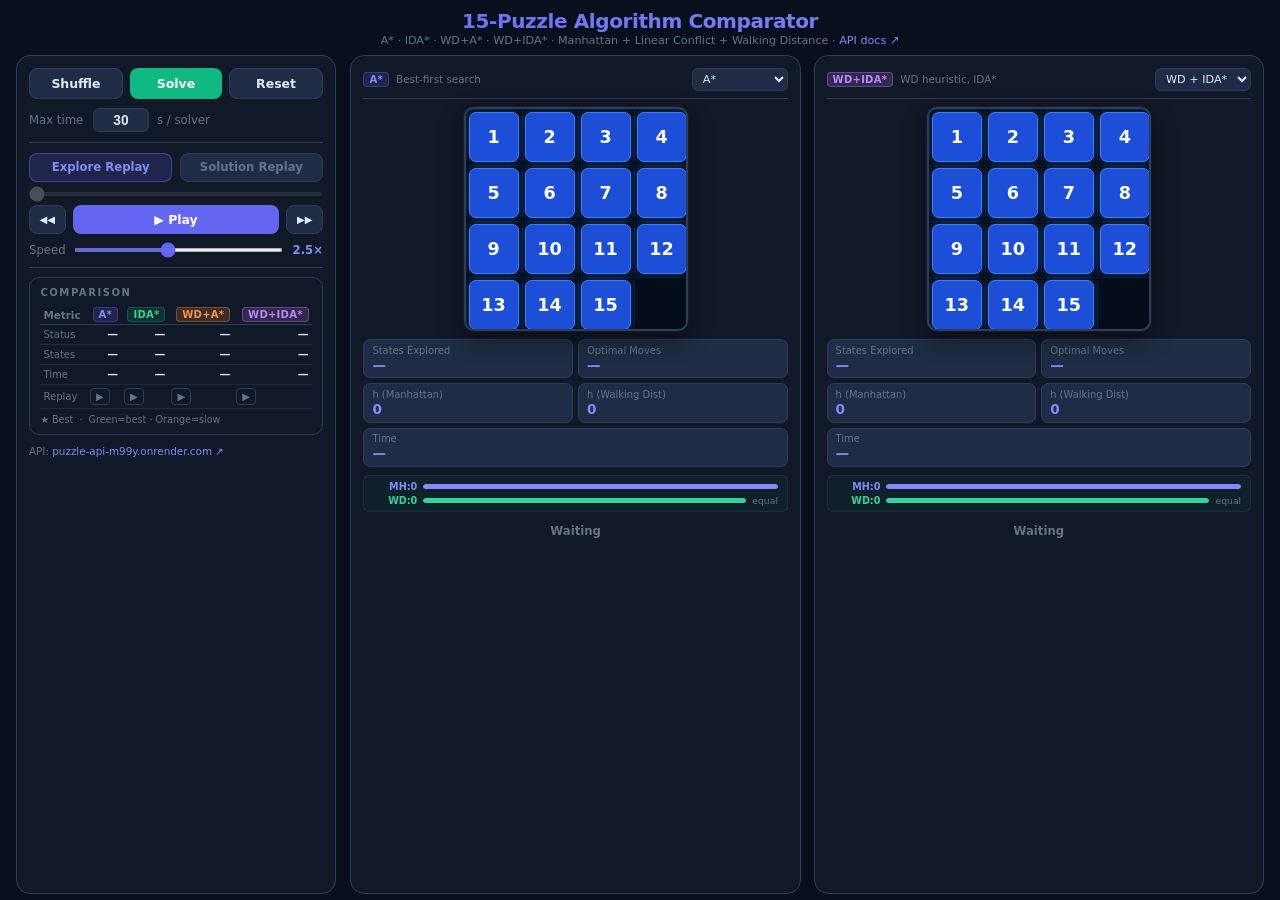
==== commit 1638f6ea: "fix: redesign h-compare bars as independent progress rows - Split into two rows (MH / WD) so each ba" ====
--- a/index.html
+++ b/index.html
@@ -149,11 +149,15 @@
         </div>
 
         <div class="h-compare" id="p0-hcompare">
-          <span class="h-label mh-label" id="p0-mhlabel">MH:0</span>
-          <div class="h-bar-wrap"><div class="h-bar h-bar-mh" id="p0-mhbar" style="width:50%"></div></div>
-          <span class="h-label wd-label" id="p0-wdlabel">WD:0</span>
-          <div class="h-bar-wrap"><div class="h-bar h-bar-wd" id="p0-wdbar" style="width:50%"></div></div>
-          <span class="h-note" id="p0-hnote"></span>
+          <div class="h-row">
+            <span class="h-label mh-label" id="p0-mhlabel">MH:0</span>
+            <div class="h-bar-track"><div class="h-bar h-bar-mh" id="p0-mhbar" style="width:0%"></div></div>
+          </div>
+          <div class="h-row">
+            <span class="h-label wd-label" id="p0-wdlabel">WD:0</span>
+            <div class="h-bar-track"><div class="h-bar h-bar-wd" id="p0-wdbar" style="width:0%"></div></div>
+            <span class="h-note" id="p0-hnote"></span>
+          </div>
         </div>
 
         <div class="panel-status waiting" id="p0-status">Waiting</div>
@@ -190,11 +194,15 @@
         </div>
 
         <div class="h-compare" id="p1-hcompare">
-          <span class="h-label mh-label" id="p1-mhlabel">MH:0</span>
-          <div class="h-bar-wrap"><div class="h-bar h-bar-mh" id="p1-mhbar" style="width:50%"></div></div>
-          <span class="h-label wd-label" id="p1-wdlabel">WD:0</span>
-          <div class="h-bar-wrap"><div class="h-bar h-bar-wd" id="p1-wdbar" style="width:50%"></div></div>
-          <span class="h-note" id="p1-hnote"></span>
+          <div class="h-row">
+            <span class="h-label mh-label" id="p1-mhlabel">MH:0</span>
+            <div class="h-bar-track"><div class="h-bar h-bar-mh" id="p1-mhbar" style="width:0%"></div></div>
+          </div>
+          <div class="h-row">
+            <span class="h-label wd-label" id="p1-wdlabel">WD:0</span>
+            <div class="h-bar-track"><div class="h-bar h-bar-wd" id="p1-wdbar" style="width:0%"></div></div>
+            <span class="h-note" id="p1-hnote"></span>
+          </div>
         </div>
 
         <div class="panel-status waiting" id="p1-status">Waiting</div>
--- a/style.css
+++ b/style.css
@@ -323,22 +323,45 @@
 
 /* ── h-compare bar ───────────────────────────────────────────────────────── */
 .h-compare {
-  display: flex; align-items: center; gap: 0.35rem;
-  font-size: 0.6rem; color: var(--text-muted);
-  padding: 0.28rem 0.5rem;
+  display: flex;
+  flex-direction: column;
+  gap: 3px;
+  padding: 0.3rem 0.55rem;
   background: rgba(16,185,129,0.06);
   border: 1px solid rgba(16,185,129,0.12);
   border-radius: 6px;
   flex-shrink: 0;
 }
-.h-bar-wrap { flex: 1; display: flex; gap: 2px; align-items: center; }
-.h-bar { height: 4px; border-radius: 2px; min-width: 2px; }
+.h-row {
+  display: flex;
+  align-items: center;
+  gap: 6px;
+}
+.h-label {
+  min-width: 44px;
+  white-space: nowrap;
+  font-weight: 700;
+  font-size: 0.6rem;
+  text-align: right;
+}
+.mh-label { color: var(--accent-hi); }
+.wd-label { color: #34d399; }
+.h-bar-track {
+  flex: 1;
+  height: 5px;
+  background: rgba(255,255,255,0.08);
+  border-radius: 3px;
+  overflow: hidden;
+}
+.h-bar {
+  height: 100%;
+  border-radius: 3px;
+  transition: width 0.2s ease;
+  min-width: 0;
+}
 .h-bar-mh { background: var(--accent-hi); }
 .h-bar-wd { background: #34d399; }
-.h-label  { white-space: nowrap; font-weight: 700; }
-.mh-label { color: var(--accent-hi); }
-.wd-label { color: #34d399; }
-.h-note   { white-space: nowrap; color: var(--text-muted); font-size: 0.58rem; }
+.h-note   { white-space: nowrap; color: var(--text-muted); font-size: 0.58rem; flex-shrink: 0; }
 
 /* ── Panel status ────────────────────────────────────────────────────────── */
 .panel-status {
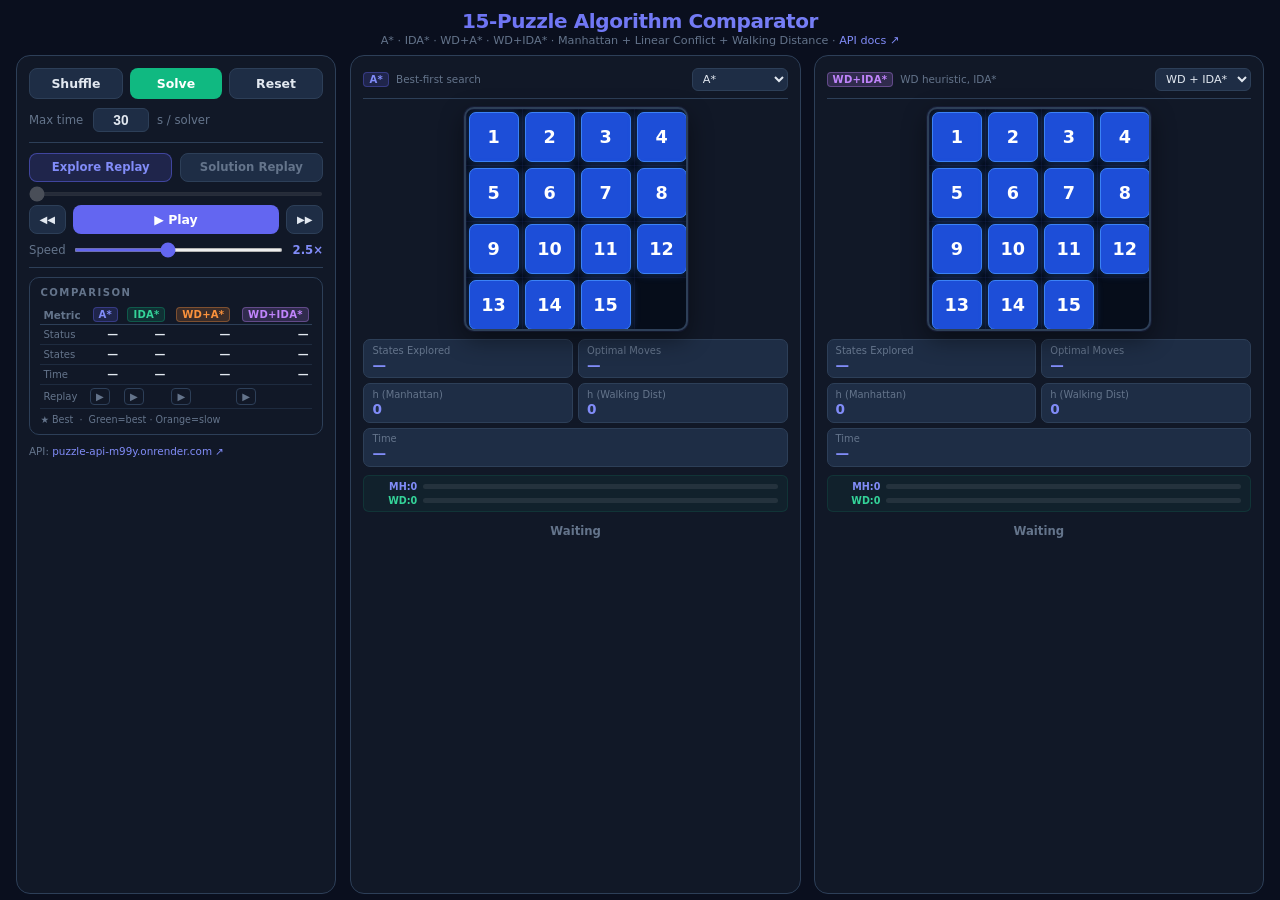
==== commit a7b9fc66: "fix: remove h-note label from h-compare bars Both MH and WD bars now end at the same position (equal" ====
--- a/index.html
+++ b/index.html
@@ -156,7 +156,6 @@
           <div class="h-row">
             <span class="h-label wd-label" id="p0-wdlabel">WD:0</span>
             <div class="h-bar-track"><div class="h-bar h-bar-wd" id="p0-wdbar" style="width:0%"></div></div>
-            <span class="h-note" id="p0-hnote"></span>
           </div>
         </div>
 
@@ -201,7 +200,6 @@
           <div class="h-row">
             <span class="h-label wd-label" id="p1-wdlabel">WD:0</span>
             <div class="h-bar-track"><div class="h-bar h-bar-wd" id="p1-wdbar" style="width:0%"></div></div>
-            <span class="h-note" id="p1-hnote"></span>
           </div>
         </div>
 
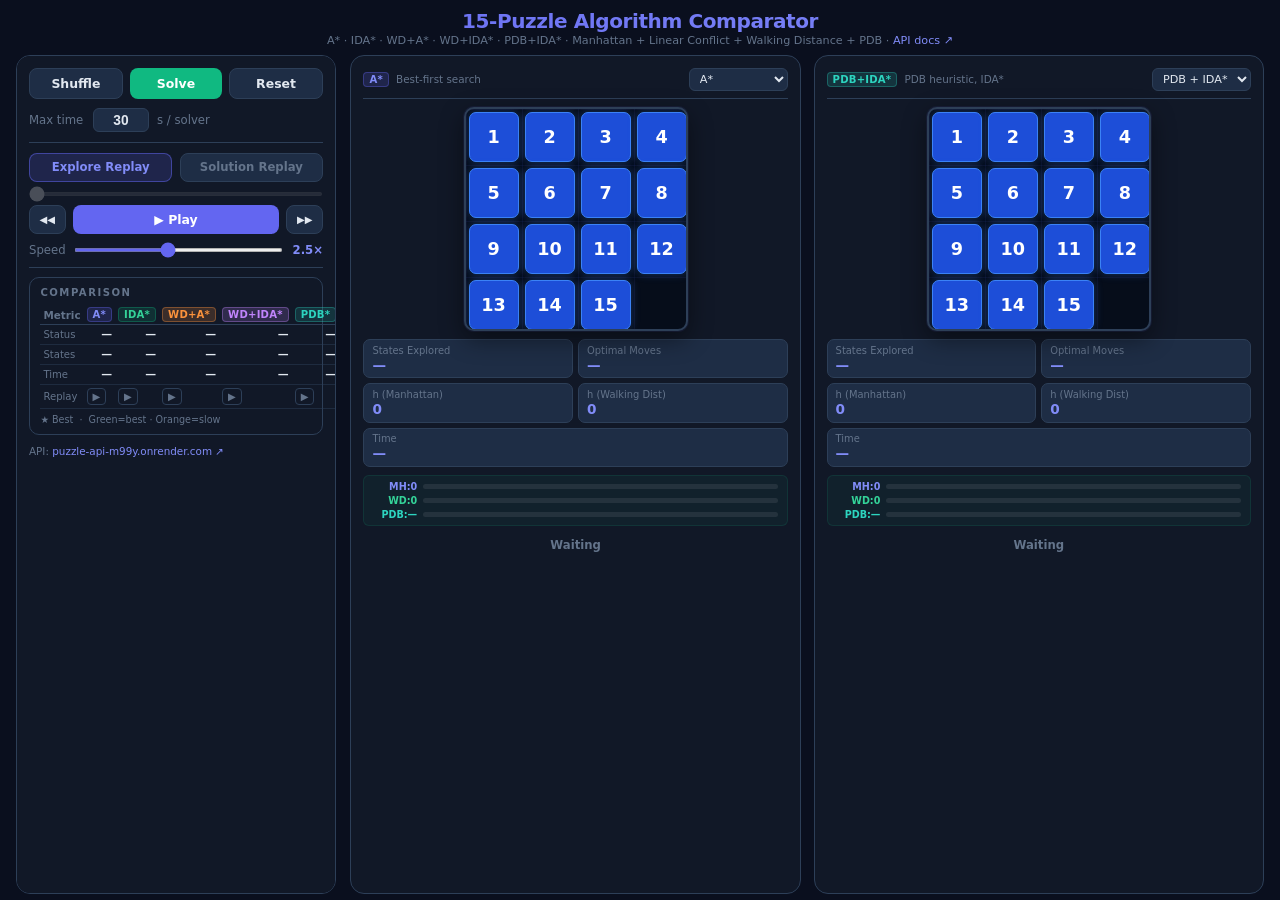
==== commit 520b8a8f: "feat: add PDB progress bar and pdbidastar to all panels index.html: - Add PDB+IDA* option to both pa" ====
--- a/index.html
+++ b/index.html
@@ -11,7 +11,7 @@
 <header>
   <h1>15-Puzzle Algorithm Comparator</h1>
   <p class="subtitle">
-    A* · IDA* · WD+A* · WD+IDA* &middot; Manhattan + Linear Conflict + Walking Distance
+    A* · IDA* · WD+A* · WD+IDA* · PDB+IDA* &middot; Manhattan + Linear Conflict + Walking Distance + PDB
     &middot; <a href="https://puzzle-api-m99y.onrender.com/docs" target="_blank" rel="noopener">API docs ↗</a>
   </p>
 </header>
@@ -72,29 +72,33 @@
             <th><span class="algo-badge b-ida">IDA*</span></th>
             <th><span class="algo-badge b-wda">WD+A*</span></th>
             <th><span class="algo-badge b-wida">WD+IDA*</span></th>
+            <th><span class="algo-badge b-pdb">PDB*</span></th>
           </tr>
         </thead>
         <tbody>
           <tr>
             <td class="metric">Status</td>
-            <td id="tbl-astar-status"     class="tbl-val">—</td>
-            <td id="tbl-idastar-status"   class="tbl-val">—</td>
-            <td id="tbl-wdastar-status"   class="tbl-val">—</td>
-            <td id="tbl-wdidastar-status" class="tbl-val">—</td>
+            <td id="tbl-astar-status"       class="tbl-val">—</td>
+            <td id="tbl-idastar-status"     class="tbl-val">—</td>
+            <td id="tbl-wdastar-status"     class="tbl-val">—</td>
+            <td id="tbl-wdidastar-status"   class="tbl-val">—</td>
+            <td id="tbl-pdbidastar-status"  class="tbl-val">—</td>
           </tr>
           <tr>
             <td class="metric">States</td>
-            <td id="tbl-astar-states"     class="tbl-val">—</td>
-            <td id="tbl-idastar-states"   class="tbl-val">—</td>
-            <td id="tbl-wdastar-states"   class="tbl-val">—</td>
-            <td id="tbl-wdidastar-states" class="tbl-val">—</td>
+            <td id="tbl-astar-states"       class="tbl-val">—</td>
+            <td id="tbl-idastar-states"     class="tbl-val">—</td>
+            <td id="tbl-wdastar-states"     class="tbl-val">—</td>
+            <td id="tbl-wdidastar-states"   class="tbl-val">—</td>
+            <td id="tbl-pdbidastar-states"  class="tbl-val">—</td>
           </tr>
           <tr>
             <td class="metric">Time</td>
-            <td id="tbl-astar-time"     class="tbl-val">—</td>
-            <td id="tbl-idastar-time"   class="tbl-val">—</td>
-            <td id="tbl-wdastar-time"   class="tbl-val">—</td>
-            <td id="tbl-wdidastar-time" class="tbl-val">—</td>
+            <td id="tbl-astar-time"       class="tbl-val">—</td>
+            <td id="tbl-idastar-time"     class="tbl-val">—</td>
+            <td id="tbl-wdastar-time"     class="tbl-val">—</td>
+            <td id="tbl-wdidastar-time"   class="tbl-val">—</td>
+            <td id="tbl-pdbidastar-time"  class="tbl-val">—</td>
           </tr>
           <tr>
             <td class="metric">Replay</td>
@@ -102,6 +106,7 @@
             <td><button class="replay-btn" data-algo="idastar">&#9654;</button></td>
             <td><button class="replay-btn" data-algo="wdastar">&#9654;</button></td>
             <td><button class="replay-btn" data-algo="wdidastar">&#9654;</button></td>
+            <td><button class="replay-btn" data-algo="pdbidastar">&#9654;</button></td>
           </tr>
         </tbody>
       </table>
@@ -126,10 +131,11 @@
             <span class="algo-desc" id="p0-desc">Best-first search</span>
           </div>
           <select id="p0-select">
-            <option value="astar"     selected>A*</option>
-            <option value="idastar"          >IDA*</option>
-            <option value="wdastar"          >WD + A*</option>
-            <option value="wdidastar"        >WD + IDA*</option>
+            <option value="astar"      selected>A*</option>
+            <option value="idastar"           >IDA*</option>
+            <option value="wdastar"           >WD + A*</option>
+            <option value="wdidastar"         >WD + IDA*</option>
+            <option value="pdbidastar"        >PDB + IDA*</option>
           </select>
         </div>
 
@@ -150,12 +156,16 @@
 
         <div class="h-compare" id="p0-hcompare">
           <div class="h-row">
-            <span class="h-label mh-label" id="p0-mhlabel">MH:0</span>
-            <div class="h-bar-track"><div class="h-bar h-bar-mh" id="p0-mhbar" style="width:0%"></div></div>
-          </div>
-          <div class="h-row">
-            <span class="h-label wd-label" id="p0-wdlabel">WD:0</span>
-            <div class="h-bar-track"><div class="h-bar h-bar-wd" id="p0-wdbar" style="width:0%"></div></div>
+            <span class="h-label mh-label"  id="p0-mhlabel">MH:0</span>
+            <div class="h-bar-track"><div class="h-bar h-bar-mh"  id="p0-mhbar"  style="width:0%"></div></div>
+          </div>
+          <div class="h-row">
+            <span class="h-label wd-label"  id="p0-wdlabel">WD:0</span>
+            <div class="h-bar-track"><div class="h-bar h-bar-wd"  id="p0-wdbar"  style="width:0%"></div></div>
+          </div>
+          <div class="h-row">
+            <span class="h-label pdb-label" id="p0-pdblabel">PDB:—</span>
+            <div class="h-bar-track"><div class="h-bar h-bar-pdb" id="p0-pdbbar" style="width:0%"></div></div>
           </div>
         </div>
 
@@ -170,10 +180,11 @@
             <span class="algo-desc" id="p1-desc">WD heuristic, IDA*</span>
           </div>
           <select id="p1-select">
-            <option value="astar"          >A*</option>
-            <option value="idastar"        >IDA*</option>
-            <option value="wdastar"        >WD + A*</option>
-            <option value="wdidastar" selected>WD + IDA*</option>
+            <option value="astar"               >A*</option>
+            <option value="idastar"             >IDA*</option>
+            <option value="wdastar"             >WD + A*</option>
+            <option value="wdidastar"           >WD + IDA*</option>
+            <option value="pdbidastar" selected >PDB + IDA*</option>
           </select>
         </div>
 
@@ -194,12 +205,16 @@
 
         <div class="h-compare" id="p1-hcompare">
           <div class="h-row">
-            <span class="h-label mh-label" id="p1-mhlabel">MH:0</span>
-            <div class="h-bar-track"><div class="h-bar h-bar-mh" id="p1-mhbar" style="width:0%"></div></div>
-          </div>
-          <div class="h-row">
-            <span class="h-label wd-label" id="p1-wdlabel">WD:0</span>
-            <div class="h-bar-track"><div class="h-bar h-bar-wd" id="p1-wdbar" style="width:0%"></div></div>
+            <span class="h-label mh-label"  id="p1-mhlabel">MH:0</span>
+            <div class="h-bar-track"><div class="h-bar h-bar-mh"  id="p1-mhbar"  style="width:0%"></div></div>
+          </div>
+          <div class="h-row">
+            <span class="h-label wd-label"  id="p1-wdlabel">WD:0</span>
+            <div class="h-bar-track"><div class="h-bar h-bar-wd"  id="p1-wdbar"  style="width:0%"></div></div>
+          </div>
+          <div class="h-row">
+            <span class="h-label pdb-label" id="p1-pdblabel">PDB:—</span>
+            <div class="h-bar-track"><div class="h-bar h-bar-pdb" id="p1-pdbbar" style="width:0%"></div></div>
           </div>
         </div>
 
--- a/style.css
+++ b/style.css
@@ -9,6 +9,7 @@
   --idastar-color: #34d399;
   --wda-color:     #fb923c;
   --wida-color:    #c084fc;
+  --pdb-color:     #2dd4bf;
   --correct:       #1d4ed8;
   --correct-hi:    #3b82f6;
   --success:       #10b981;
@@ -171,6 +172,7 @@
 .b-ida  { background: rgba(16,185,129,0.15);  color: var(--idastar-color); border: 1px solid rgba(16,185,129,0.3); }
 .b-wda  { background: rgba(251,146,60,0.18);  color: var(--wda-color);     border: 1px solid rgba(251,146,60,0.35); }
 .b-wida { background: rgba(192,132,252,0.18); color: var(--wida-color);    border: 1px solid rgba(192,132,252,0.35); }
+.b-pdb  { background: rgba(45,212,191,0.15);  color: var(--pdb-color);     border: 1px solid rgba(45,212,191,0.3); }
 
 .status-pill {
   display: inline-flex; align-items: center;
@@ -344,8 +346,9 @@
   font-size: 0.6rem;
   text-align: right;
 }
-.mh-label { color: var(--accent-hi); }
-.wd-label { color: #34d399; }
+.mh-label  { color: var(--accent-hi); }
+.wd-label  { color: #34d399; }
+.pdb-label { color: var(--pdb-color); }
 .h-bar-track {
   flex: 1;
   height: 5px;
@@ -359,8 +362,9 @@
   transition: width 0.2s ease;
   min-width: 0;
 }
-.h-bar-mh { background: var(--accent-hi); }
-.h-bar-wd { background: #34d399; }
+.h-bar-mh  { background: var(--accent-hi); }
+.h-bar-wd  { background: #34d399; }
+.h-bar-pdb { background: var(--pdb-color); }
 .h-note   { white-space: nowrap; color: var(--text-muted); font-size: 0.58rem; flex-shrink: 0; }
 
 /* ── Panel status ────────────────────────────────────────────────────────── */
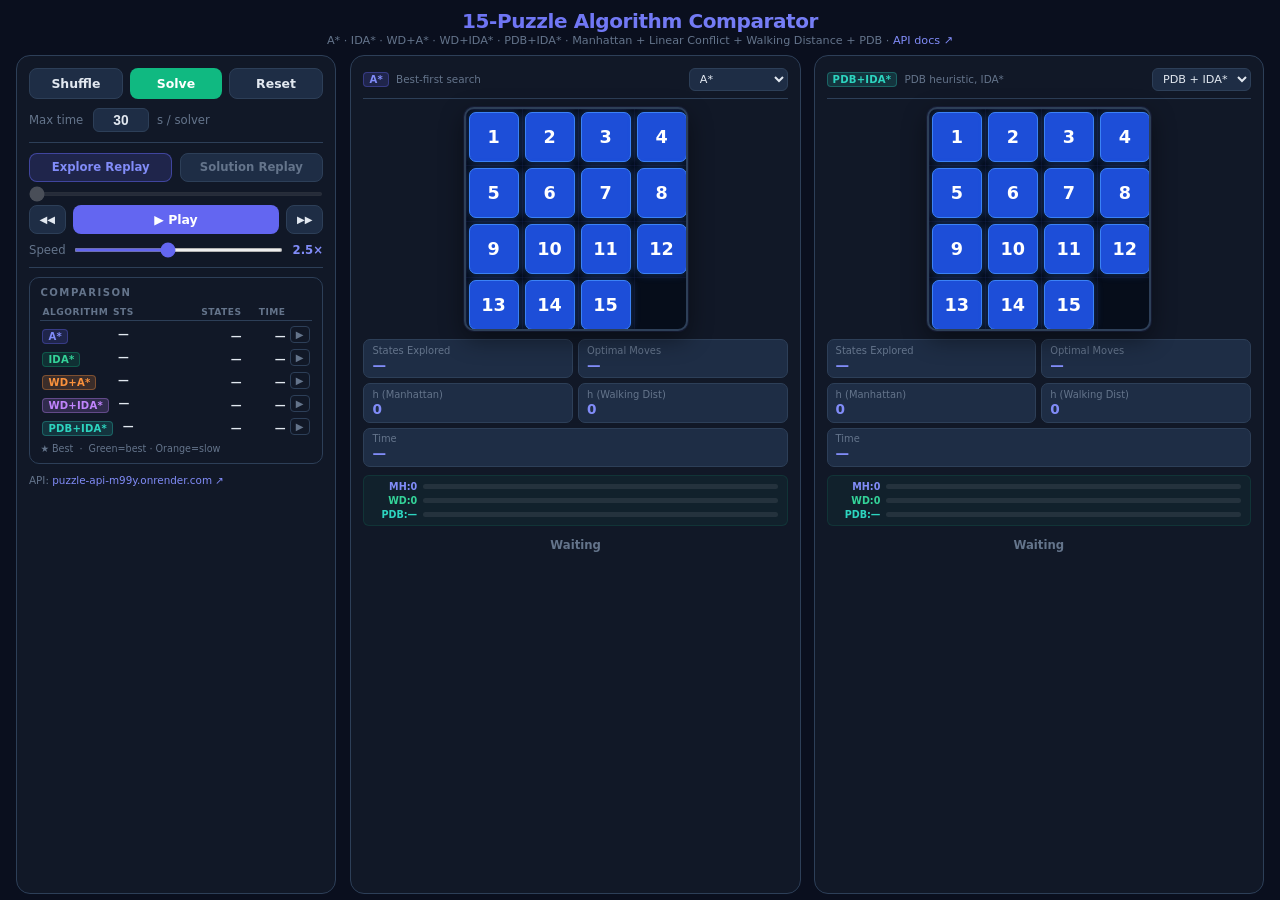
==== commit e0f5e686: "refactor: replace comparison table with vertical card list Replaces the 5-column horizontal table (r" ====
--- a/index.html
+++ b/index.html
@@ -64,52 +64,54 @@
     <!-- Comparison table -->
     <div class="comparison-card">
       <div class="comparison-title">Comparison</div>
-      <table>
-        <thead>
-          <tr>
-            <th>Metric</th>
-            <th><span class="algo-badge b-a">A*</span></th>
-            <th><span class="algo-badge b-ida">IDA*</span></th>
-            <th><span class="algo-badge b-wda">WD+A*</span></th>
-            <th><span class="algo-badge b-wida">WD+IDA*</span></th>
-            <th><span class="algo-badge b-pdb">PDB*</span></th>
-          </tr>
-        </thead>
-        <tbody>
-          <tr>
-            <td class="metric">Status</td>
-            <td id="tbl-astar-status"       class="tbl-val">—</td>
-            <td id="tbl-idastar-status"     class="tbl-val">—</td>
-            <td id="tbl-wdastar-status"     class="tbl-val">—</td>
-            <td id="tbl-wdidastar-status"   class="tbl-val">—</td>
-            <td id="tbl-pdbidastar-status"  class="tbl-val">—</td>
-          </tr>
-          <tr>
-            <td class="metric">States</td>
-            <td id="tbl-astar-states"       class="tbl-val">—</td>
-            <td id="tbl-idastar-states"     class="tbl-val">—</td>
-            <td id="tbl-wdastar-states"     class="tbl-val">—</td>
-            <td id="tbl-wdidastar-states"   class="tbl-val">—</td>
-            <td id="tbl-pdbidastar-states"  class="tbl-val">—</td>
-          </tr>
-          <tr>
-            <td class="metric">Time</td>
-            <td id="tbl-astar-time"       class="tbl-val">—</td>
-            <td id="tbl-idastar-time"     class="tbl-val">—</td>
-            <td id="tbl-wdastar-time"     class="tbl-val">—</td>
-            <td id="tbl-wdidastar-time"   class="tbl-val">—</td>
-            <td id="tbl-pdbidastar-time"  class="tbl-val">—</td>
-          </tr>
-          <tr>
-            <td class="metric">Replay</td>
-            <td><button class="replay-btn" data-algo="astar">&#9654;</button></td>
-            <td><button class="replay-btn" data-algo="idastar">&#9654;</button></td>
-            <td><button class="replay-btn" data-algo="wdastar">&#9654;</button></td>
-            <td><button class="replay-btn" data-algo="wdidastar">&#9654;</button></td>
-            <td><button class="replay-btn" data-algo="pdbidastar">&#9654;</button></td>
-          </tr>
-        </tbody>
-      </table>
+      <!-- Card list: 1 row = 1 algorithm. IDs preserved for JS compatibility. -->
+      <div class="cmp-row cmp-header">
+        <div class="cmp-col-badge">Algorithm</div>
+        <div class="cmp-col-status">Sts</div>
+        <div class="cmp-col-states">States</div>
+        <div class="cmp-col-time">Time</div>
+        <div class="cmp-col-replay"></div>
+      </div>
+
+      <div class="cmp-row">
+        <div class="cmp-col-badge"><span class="algo-badge b-a">A*</span></div>
+        <div class="cmp-col-status"><span id="tbl-astar-status"      class="tbl-val">—</span></div>
+        <div class="cmp-col-states"><span id="tbl-astar-states"      class="tbl-val">—</span></div>
+        <div class="cmp-col-time"  ><span id="tbl-astar-time"        class="tbl-val">—</span></div>
+        <div class="cmp-col-replay"><button class="replay-btn" data-algo="astar">&#9654;</button></div>
+      </div>
+
+      <div class="cmp-row">
+        <div class="cmp-col-badge"><span class="algo-badge b-ida">IDA*</span></div>
+        <div class="cmp-col-status"><span id="tbl-idastar-status"    class="tbl-val">—</span></div>
+        <div class="cmp-col-states"><span id="tbl-idastar-states"    class="tbl-val">—</span></div>
+        <div class="cmp-col-time"  ><span id="tbl-idastar-time"      class="tbl-val">—</span></div>
+        <div class="cmp-col-replay"><button class="replay-btn" data-algo="idastar">&#9654;</button></div>
+      </div>
+
+      <div class="cmp-row">
+        <div class="cmp-col-badge"><span class="algo-badge b-wda">WD+A*</span></div>
+        <div class="cmp-col-status"><span id="tbl-wdastar-status"    class="tbl-val">—</span></div>
+        <div class="cmp-col-states"><span id="tbl-wdastar-states"    class="tbl-val">—</span></div>
+        <div class="cmp-col-time"  ><span id="tbl-wdastar-time"      class="tbl-val">—</span></div>
+        <div class="cmp-col-replay"><button class="replay-btn" data-algo="wdastar">&#9654;</button></div>
+      </div>
+
+      <div class="cmp-row">
+        <div class="cmp-col-badge"><span class="algo-badge b-wida">WD+IDA*</span></div>
+        <div class="cmp-col-status"><span id="tbl-wdidastar-status"  class="tbl-val">—</span></div>
+        <div class="cmp-col-states"><span id="tbl-wdidastar-states"  class="tbl-val">—</span></div>
+        <div class="cmp-col-time"  ><span id="tbl-wdidastar-time"    class="tbl-val">—</span></div>
+        <div class="cmp-col-replay"><button class="replay-btn" data-algo="wdidastar">&#9654;</button></div>
+      </div>
+
+      <div class="cmp-row">
+        <div class="cmp-col-badge"><span class="algo-badge b-pdb">PDB+IDA*</span></div>
+        <div class="cmp-col-status"><span id="tbl-pdbidastar-status" class="tbl-val">—</span></div>
+        <div class="cmp-col-states"><span id="tbl-pdbidastar-states" class="tbl-val">—</span></div>
+        <div class="cmp-col-time"  ><span id="tbl-pdbidastar-time"   class="tbl-val">—</span></div>
+        <div class="cmp-col-replay"><button class="replay-btn" data-algo="pdbidastar">&#9654;</button></div>
+      </div>
       <div class="tbl-note" id="tbl-note">★ Best &nbsp;·&nbsp; Green=best · Orange=slow</div>
     </div>
 
--- a/style.css
+++ b/style.css
@@ -135,7 +135,7 @@
   color: var(--danger-text); font-size: 1rem; cursor: pointer; opacity: 0.7; padding: 0;
 }
 
-/* ── Comparison table ────────────────────────────────────────────────────── */
+/* ── Comparison card list ────────────────────────────────────────────────── */
 .comparison-card {
   background: var(--surface);
   border: 1px solid var(--border);
@@ -148,21 +148,42 @@
   letter-spacing: 1.5px; text-transform: uppercase;
   color: var(--text-muted); margin-bottom: 0.45rem;
 }
-table { width: 100%; border-collapse: collapse; }
-thead th {
-  padding: 2px 3px; font-size: 0.65rem; font-weight: 600;
-  color: var(--text-muted); border-bottom: 1px solid var(--border);
-  text-align: right;
-}
-thead th:first-child { text-align: left; }
-tbody tr:hover { background: rgba(99,102,241,0.04); }
-tbody td { padding: 3px 3px; font-size: 0.68rem; border-bottom: 1px solid rgba(45,63,88,0.5); }
-td.metric { color: var(--text-muted); font-size: 0.63rem; white-space: nowrap; }
-td.tbl-val { font-weight: 700; text-align: right; white-space: nowrap; font-variant-numeric: tabular-nums; }
-td.tbl-val.val-best { color: #34d399; }
-td.tbl-val.val-mid  { color: var(--accent-hi); }
-td.tbl-val.val-slow { color: #fb923c; }
-td.tbl-val.val-fail { color: #f87171; }
+
+/* Each row is a flex line: badge | status | states | time | replay */
+.cmp-row {
+  display: flex;
+  align-items: center;
+  gap: 4px;
+  padding: 2px 2px;
+}
+.cmp-row:not(.cmp-header):hover { background: rgba(99,102,241,0.04); border-radius: 4px; }
+
+.cmp-header {
+  border-bottom: 1px solid var(--border);
+  padding-bottom: 3px;
+  margin-bottom: 2px;
+}
+
+/* Column widths — badge: enough for "PDB+IDA*" badge incl. padding */
+.cmp-col-badge  { flex: 0 0 66px; }
+.cmp-col-status { flex: 0 0 22px; display: flex; align-items: center; justify-content: center; }
+.cmp-col-states { flex: 1; min-width: 56px; text-align: right; overflow: hidden; }
+.cmp-col-time   { flex: 0 0 40px; text-align: right; }
+.cmp-col-replay { flex: 0 0 20px; display: flex; align-items: center; justify-content: flex-end; }
+
+/* Header label text */
+.cmp-header > div {
+  font-size: 0.57rem; font-weight: 600;
+  letter-spacing: 0.5px; text-transform: uppercase;
+  color: var(--text-muted);
+}
+
+/* tbl-val: used by JS on span elements — no td qualifier */
+.tbl-val { font-weight: 700; white-space: nowrap; font-variant-numeric: tabular-nums; font-size: 0.68rem; }
+.tbl-val.val-best { color: #34d399; }
+.tbl-val.val-mid  { color: var(--accent-hi); }
+.tbl-val.val-slow { color: #fb923c; }
+.tbl-val.val-fail { color: #f87171; }
 
 .algo-badge {
   display: inline-block; padding: 1px 5px; border-radius: 4px;
@@ -180,6 +201,17 @@
 }
 .sp-ok   { background: rgba(16,185,129,0.12); color: #34d399; }
 .sp-fail { background: rgba(239,68,68,0.12);  color: #f87171; }
+
+/* Inline spinner for the comparison-table Status cell while an algo is running */
+.tbl-spinner {
+  display: inline-block;
+  width: 9px; height: 9px;
+  border: 1.5px solid rgba(99,102,241,0.2);
+  border-top-color: var(--accent-hi);
+  border-radius: 50%;
+  animation: spin 0.75s linear infinite;
+  vertical-align: middle;
+}
 
 .replay-btn {
   display: inline-flex; align-items: center; gap: 2px;
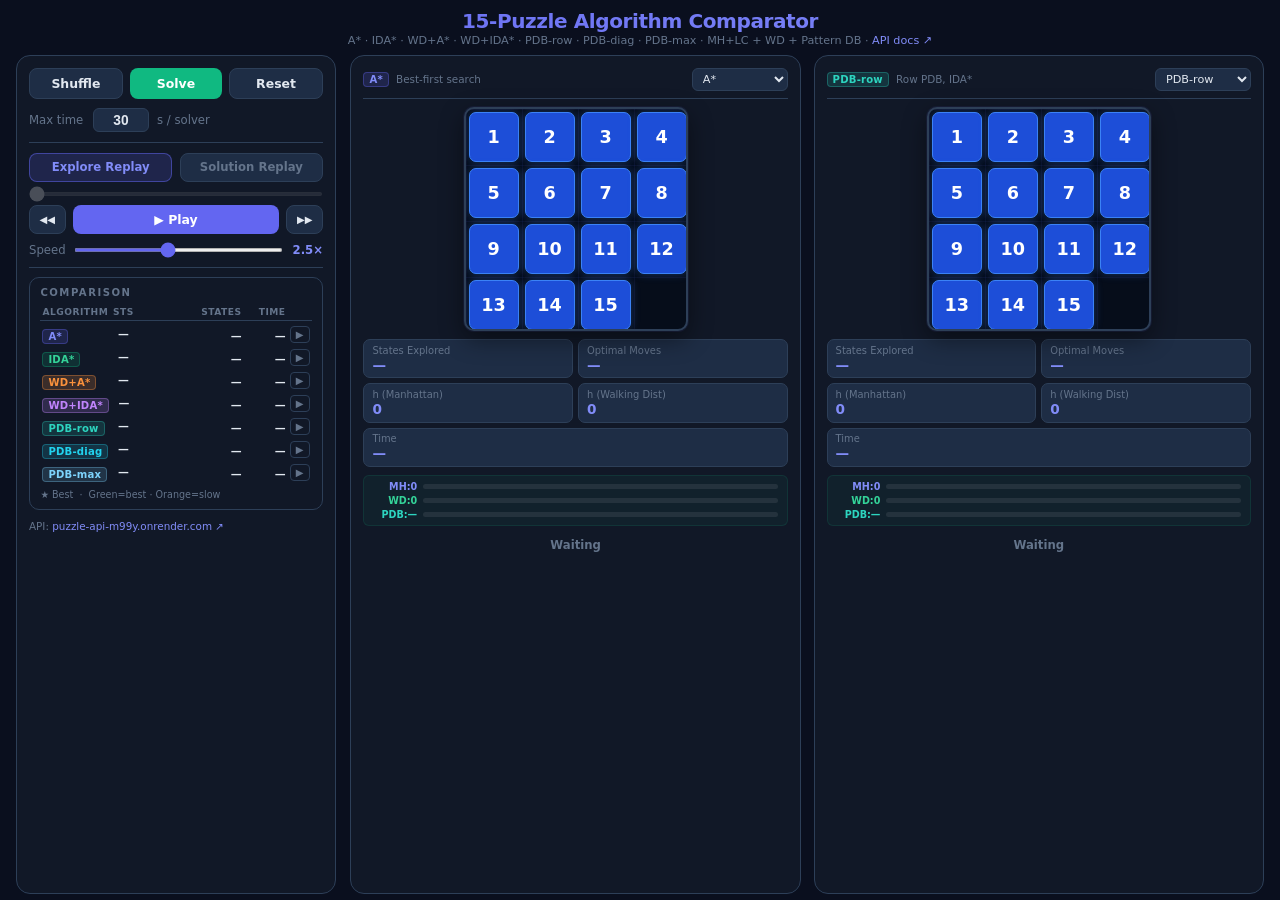
==== commit 6561adf1: "feat: add PDB-diag and PDB-max algorithms to visualizer (7 algorithms) - main.js: ALGO_KEYS/LABELS/D" ====
--- a/index.html
+++ b/index.html
@@ -11,7 +11,7 @@
 <header>
   <h1>15-Puzzle Algorithm Comparator</h1>
   <p class="subtitle">
-    A* · IDA* · WD+A* · WD+IDA* · PDB+IDA* &middot; Manhattan + Linear Conflict + Walking Distance + PDB
+    A* · IDA* · WD+A* · WD+IDA* · PDB-row · PDB-diag · PDB-max &middot; MH+LC + WD + Pattern DB
     &middot; <a href="https://puzzle-api-m99y.onrender.com/docs" target="_blank" rel="noopener">API docs ↗</a>
   </p>
 </header>
@@ -106,11 +106,27 @@
       </div>
 
       <div class="cmp-row">
-        <div class="cmp-col-badge"><span class="algo-badge b-pdb">PDB+IDA*</span></div>
+        <div class="cmp-col-badge"><span class="algo-badge b-pdb">PDB-row</span></div>
         <div class="cmp-col-status"><span id="tbl-pdbidastar-status" class="tbl-val">—</span></div>
         <div class="cmp-col-states"><span id="tbl-pdbidastar-states" class="tbl-val">—</span></div>
         <div class="cmp-col-time"  ><span id="tbl-pdbidastar-time"   class="tbl-val">—</span></div>
         <div class="cmp-col-replay"><button class="replay-btn" data-algo="pdbidastar">&#9654;</button></div>
+      </div>
+
+      <div class="cmp-row">
+        <div class="cmp-col-badge"><span class="algo-badge b-pdb-diag">PDB-diag</span></div>
+        <div class="cmp-col-status"><span id="tbl-diagidastar-status" class="tbl-val">—</span></div>
+        <div class="cmp-col-states"><span id="tbl-diagidastar-states" class="tbl-val">—</span></div>
+        <div class="cmp-col-time"  ><span id="tbl-diagidastar-time"   class="tbl-val">—</span></div>
+        <div class="cmp-col-replay"><button class="replay-btn" data-algo="diagidastar">&#9654;</button></div>
+      </div>
+
+      <div class="cmp-row">
+        <div class="cmp-col-badge"><span class="algo-badge b-pdb-max">PDB-max</span></div>
+        <div class="cmp-col-status"><span id="tbl-maxidastar-status" class="tbl-val">—</span></div>
+        <div class="cmp-col-states"><span id="tbl-maxidastar-states" class="tbl-val">—</span></div>
+        <div class="cmp-col-time"  ><span id="tbl-maxidastar-time"   class="tbl-val">—</span></div>
+        <div class="cmp-col-replay"><button class="replay-btn" data-algo="maxidastar">&#9654;</button></div>
       </div>
       <div class="tbl-note" id="tbl-note">★ Best &nbsp;·&nbsp; Green=best · Orange=slow</div>
     </div>
@@ -137,7 +153,9 @@
             <option value="idastar"           >IDA*</option>
             <option value="wdastar"           >WD + A*</option>
             <option value="wdidastar"         >WD + IDA*</option>
-            <option value="pdbidastar"        >PDB + IDA*</option>
+            <option value="pdbidastar"        >PDB-row</option>
+            <option value="diagidastar"       >PDB-diag</option>
+            <option value="maxidastar"        >PDB-max</option>
           </select>
         </div>
 
@@ -186,7 +204,9 @@
             <option value="idastar"             >IDA*</option>
             <option value="wdastar"             >WD + A*</option>
             <option value="wdidastar"           >WD + IDA*</option>
-            <option value="pdbidastar" selected >PDB + IDA*</option>
+            <option value="pdbidastar" selected >PDB-row</option>
+            <option value="diagidastar"         >PDB-diag</option>
+            <option value="maxidastar"          >PDB-max</option>
           </select>
         </div>
 
--- a/style.css
+++ b/style.css
@@ -9,7 +9,9 @@
   --idastar-color: #34d399;
   --wda-color:     #fb923c;
   --wida-color:    #c084fc;
-  --pdb-color:     #2dd4bf;
+  --pdb-color:      #2dd4bf;
+  --pdb-diag-color: #22d3ee;
+  --pdb-max-color:  #7dd3fc;
   --correct:       #1d4ed8;
   --correct-hi:    #3b82f6;
   --success:       #10b981;
@@ -193,7 +195,9 @@
 .b-ida  { background: rgba(16,185,129,0.15);  color: var(--idastar-color); border: 1px solid rgba(16,185,129,0.3); }
 .b-wda  { background: rgba(251,146,60,0.18);  color: var(--wda-color);     border: 1px solid rgba(251,146,60,0.35); }
 .b-wida { background: rgba(192,132,252,0.18); color: var(--wida-color);    border: 1px solid rgba(192,132,252,0.35); }
-.b-pdb  { background: rgba(45,212,191,0.15);  color: var(--pdb-color);     border: 1px solid rgba(45,212,191,0.3); }
+.b-pdb      { background: rgba(45,212,191,0.15);  color: var(--pdb-color);      border: 1px solid rgba(45,212,191,0.3); }
+.b-pdb-diag { background: rgba(34,211,238,0.15);  color: var(--pdb-diag-color); border: 1px solid rgba(34,211,238,0.3); }
+.b-pdb-max  { background: rgba(125,211,252,0.15); color: var(--pdb-max-color);  border: 1px solid rgba(125,211,252,0.3); }
 
 .status-pill {
   display: inline-flex; align-items: center;
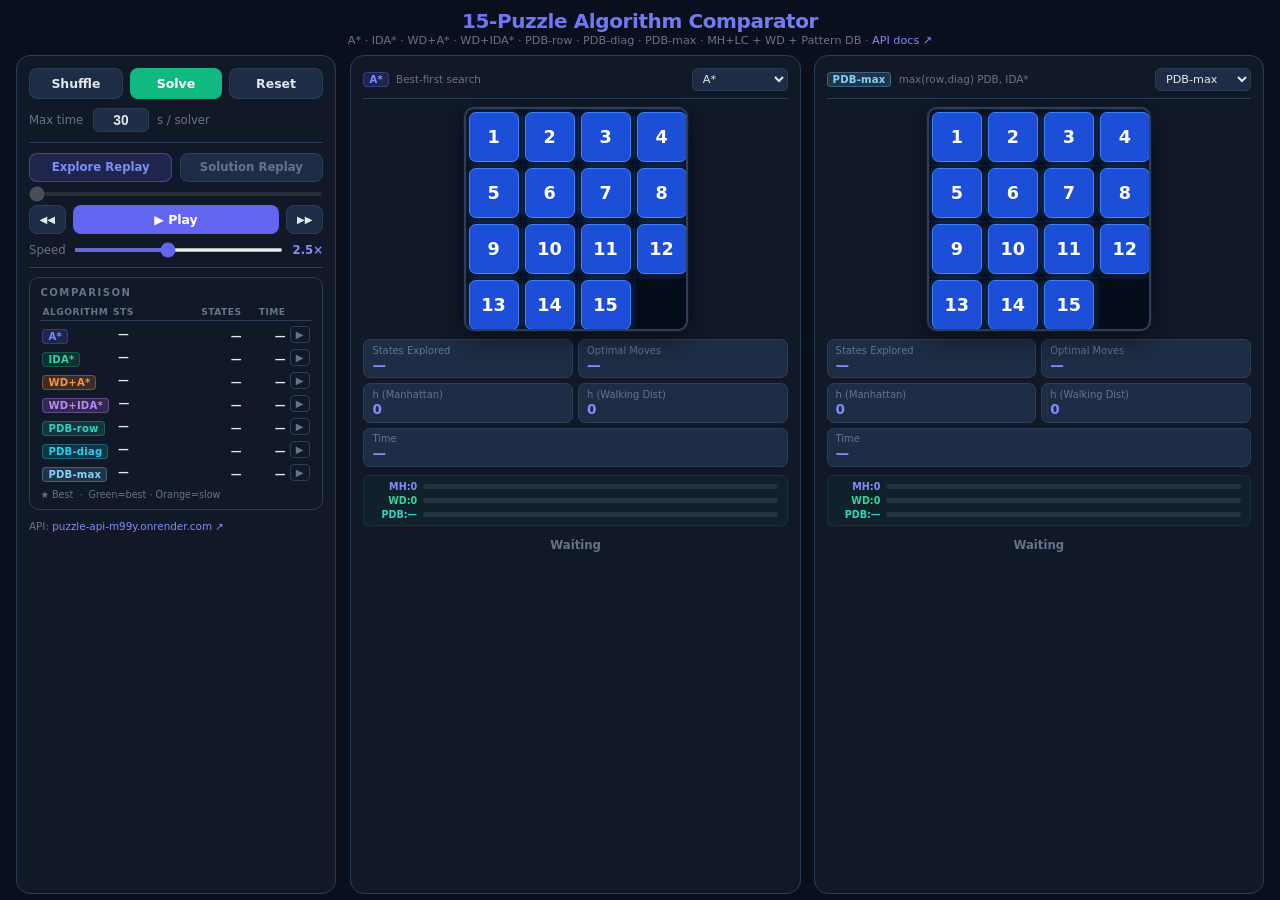
==== commit 221e584f: "fix: change Panel 1 default algorithm from PDB-row to PDB-max Co-Authored-By: Claude Sonnet 4.6 <nor" ====
--- a/index.html
+++ b/index.html
@@ -204,9 +204,9 @@
             <option value="idastar"             >IDA*</option>
             <option value="wdastar"             >WD + A*</option>
             <option value="wdidastar"           >WD + IDA*</option>
-            <option value="pdbidastar" selected >PDB-row</option>
+            <option value="pdbidastar"            >PDB-row</option>
             <option value="diagidastar"         >PDB-diag</option>
-            <option value="maxidastar"          >PDB-max</option>
+            <option value="maxidastar"  selected >PDB-max</option>
           </select>
         </div>
 
